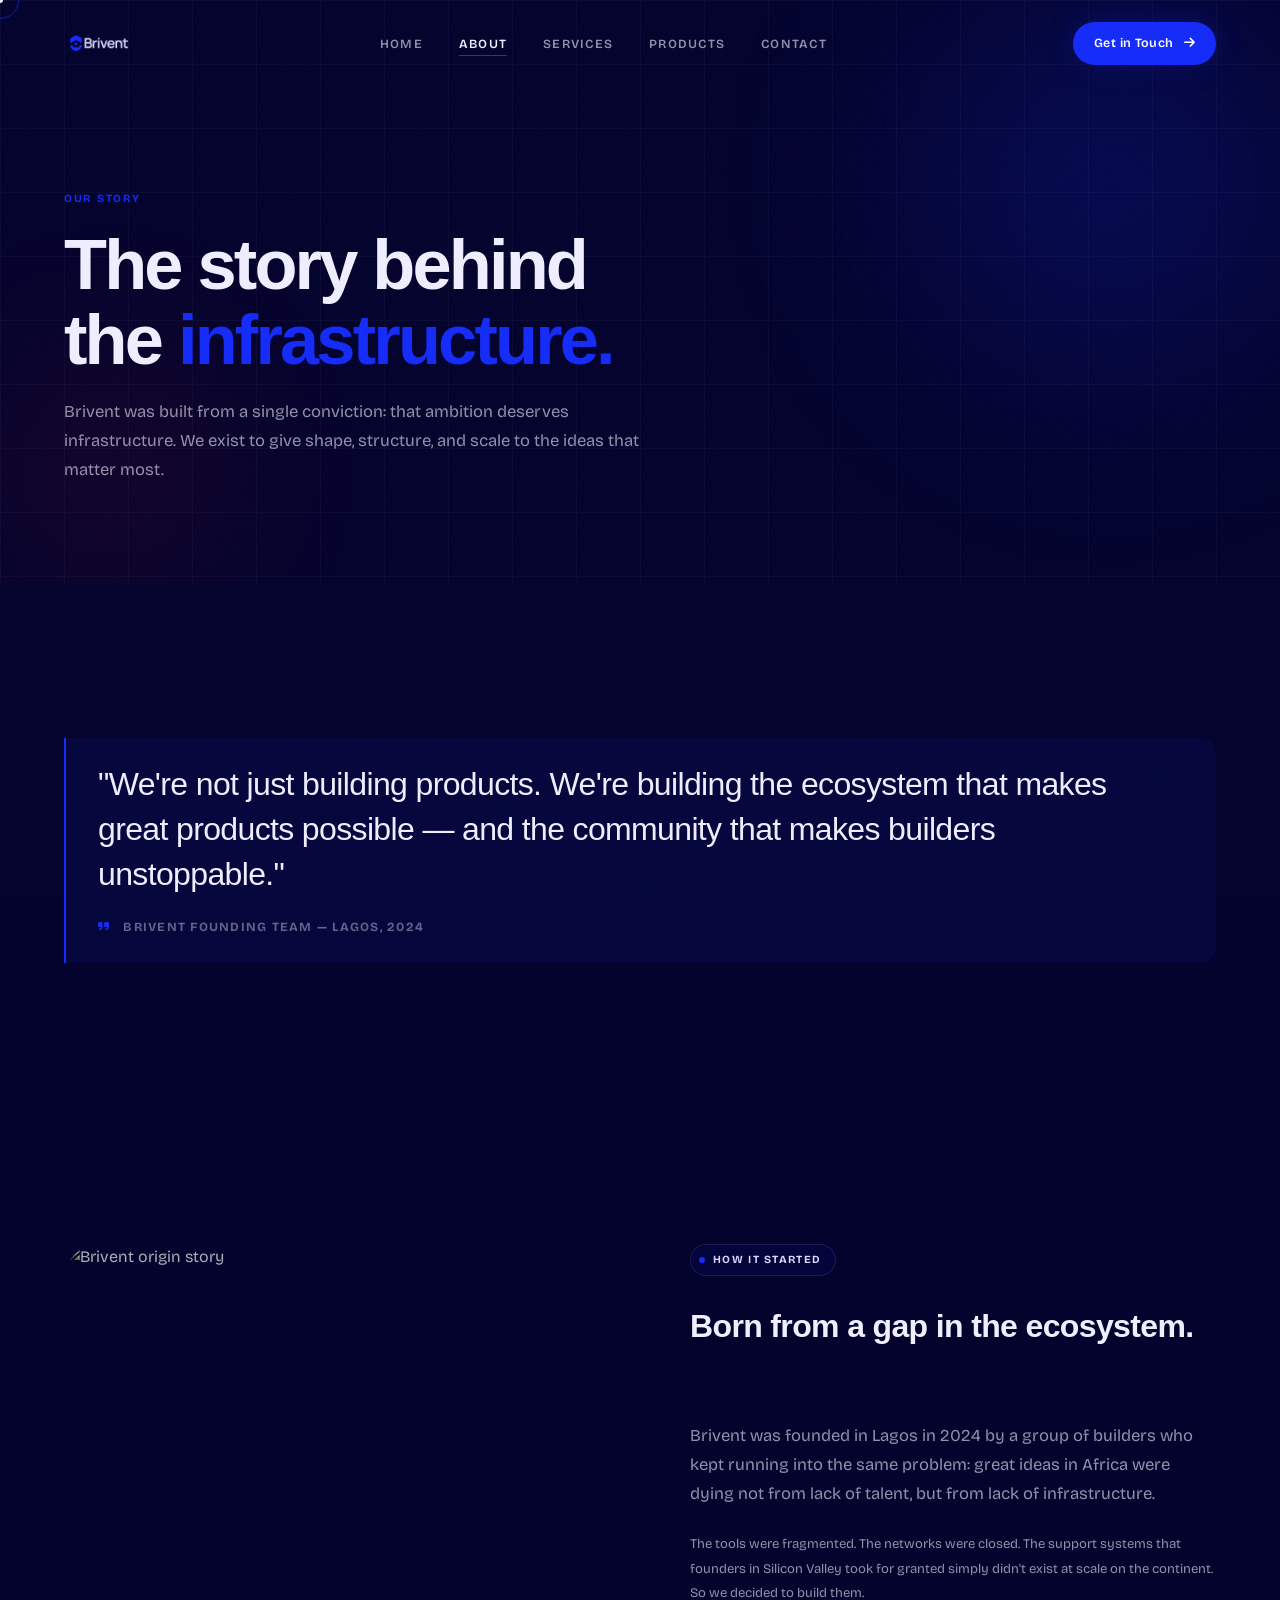
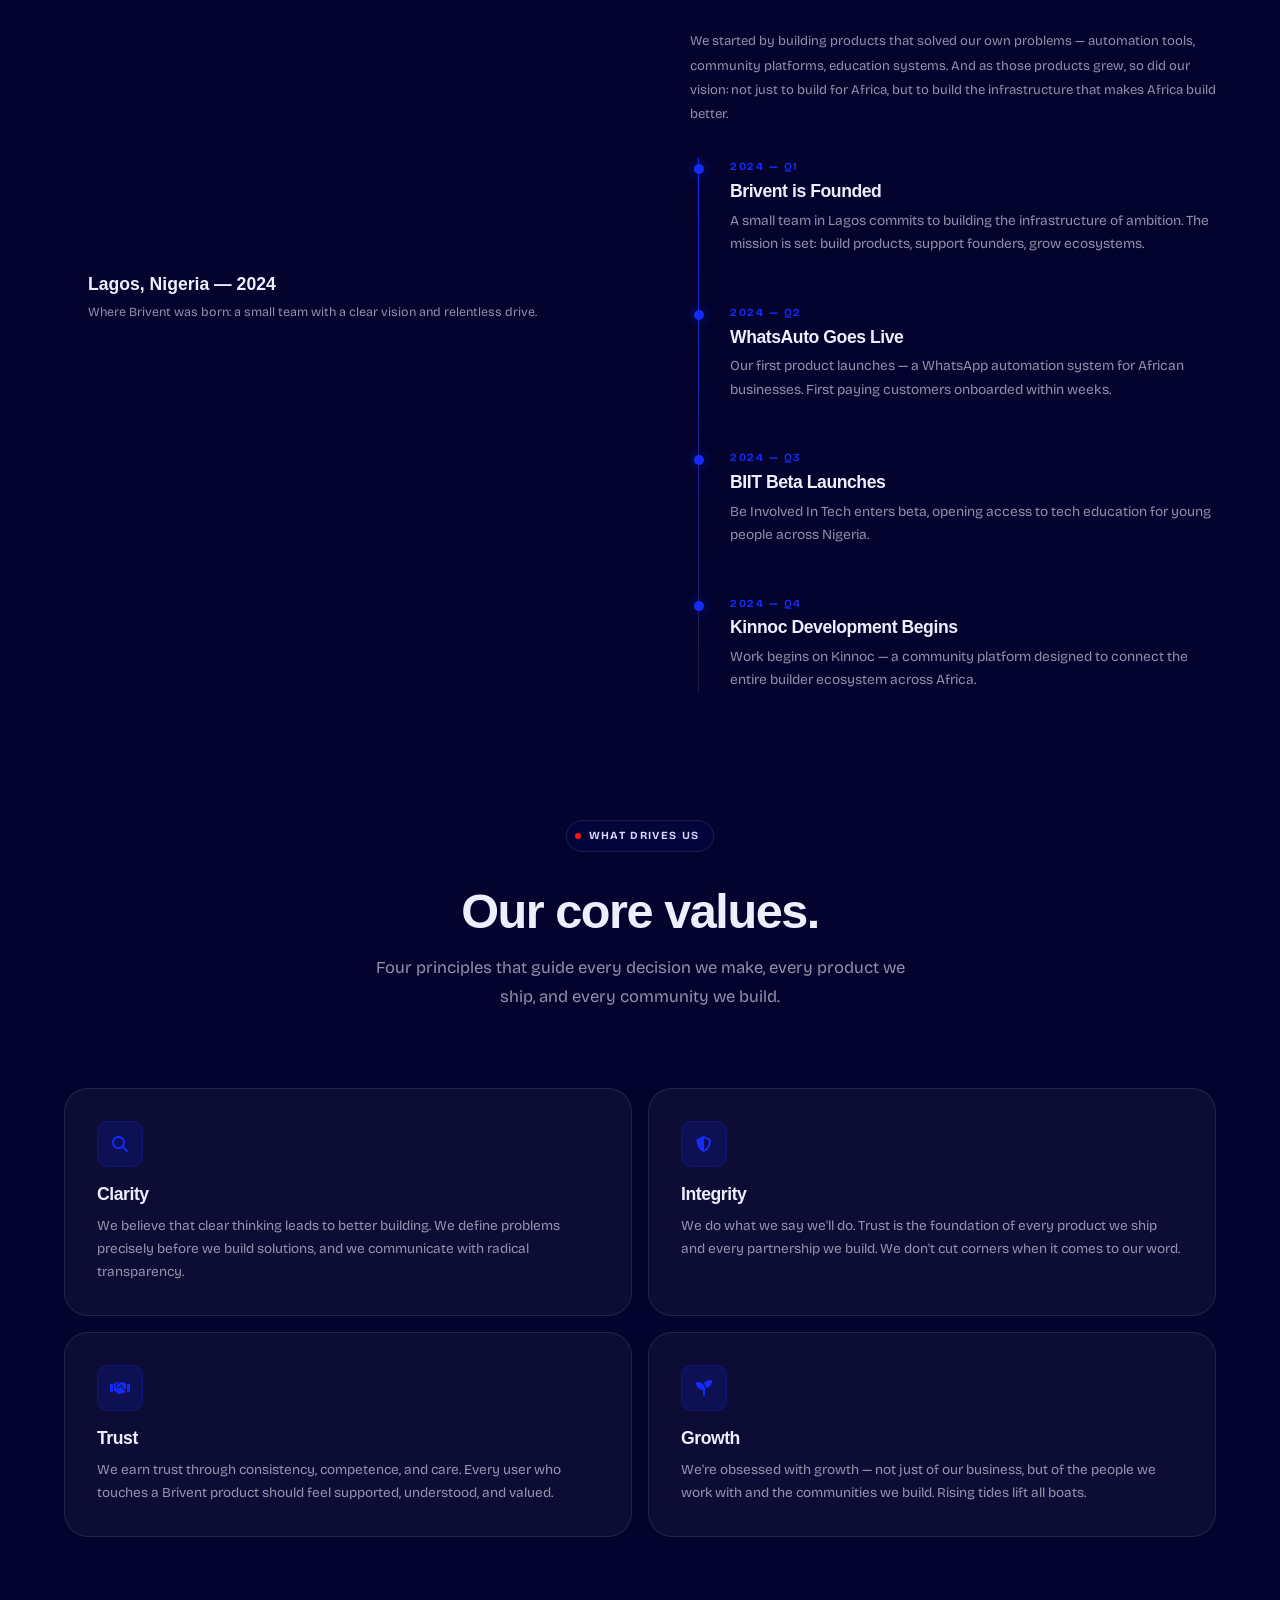
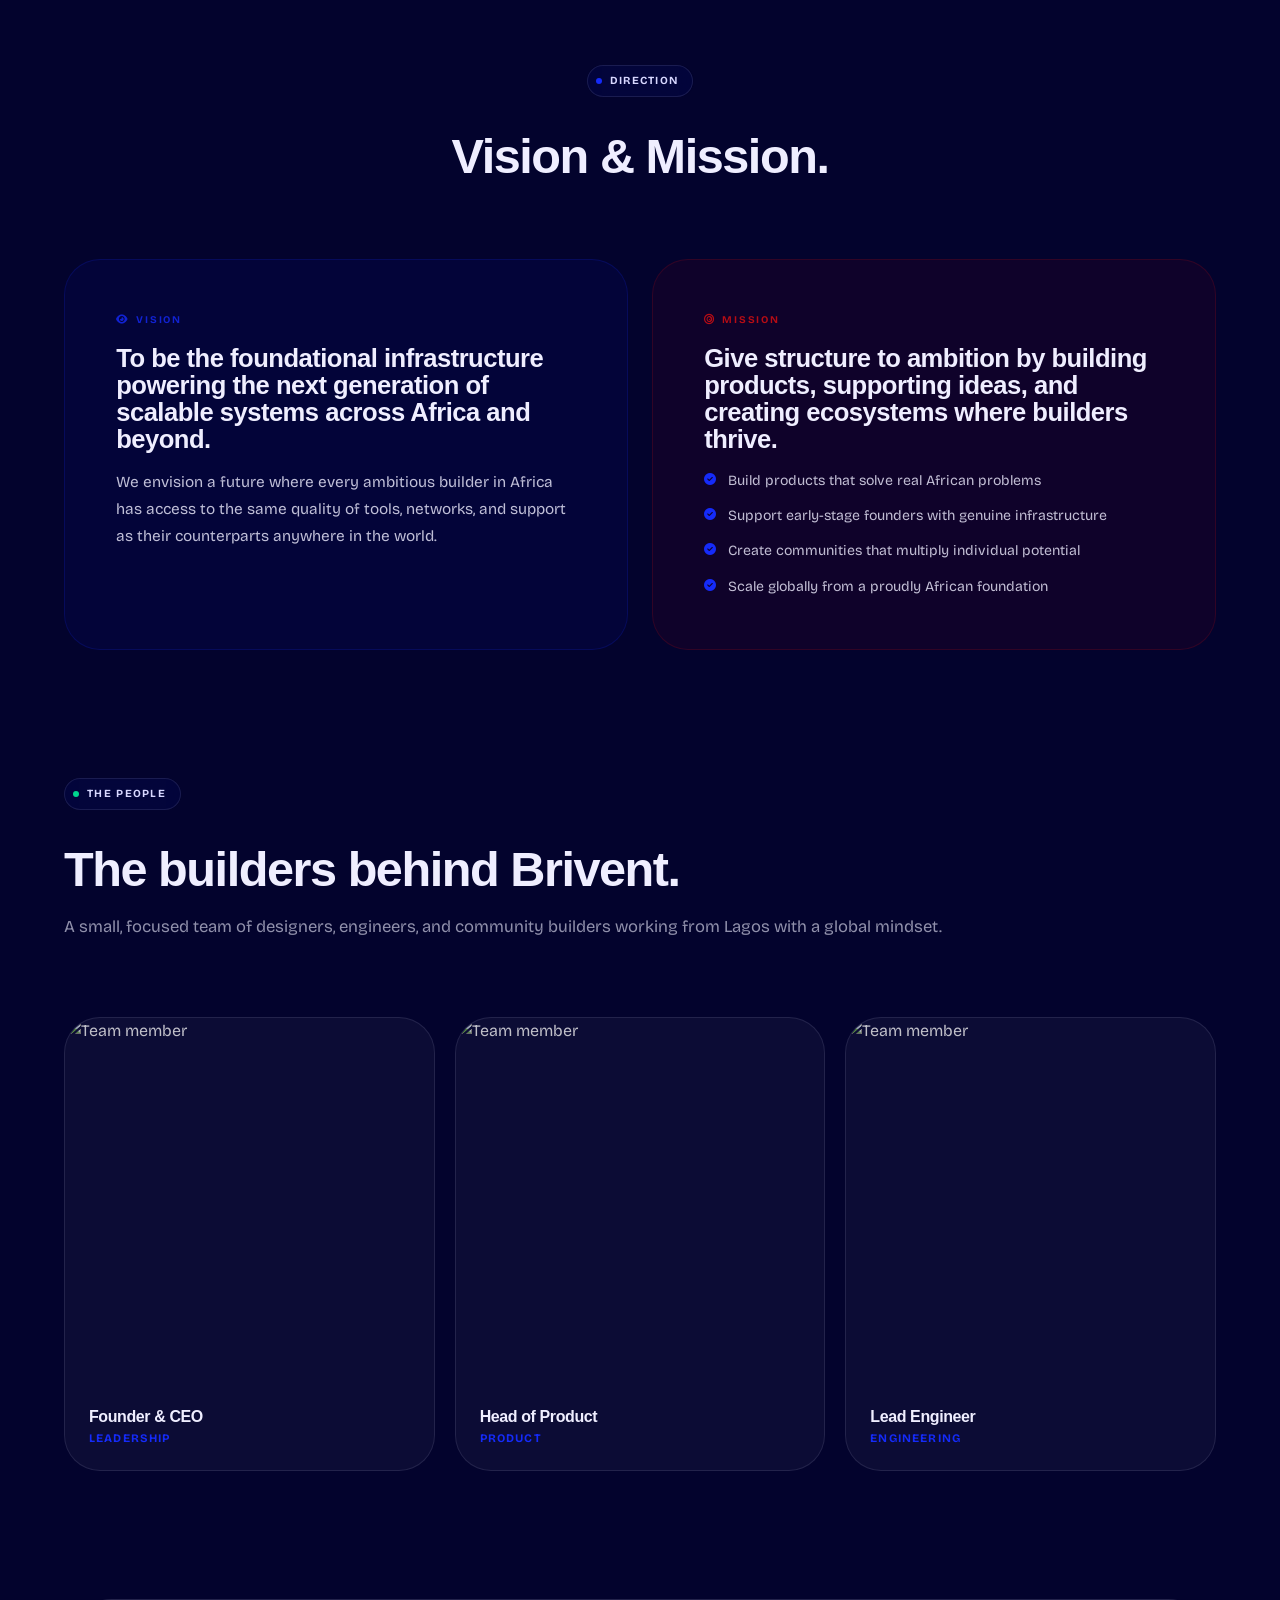
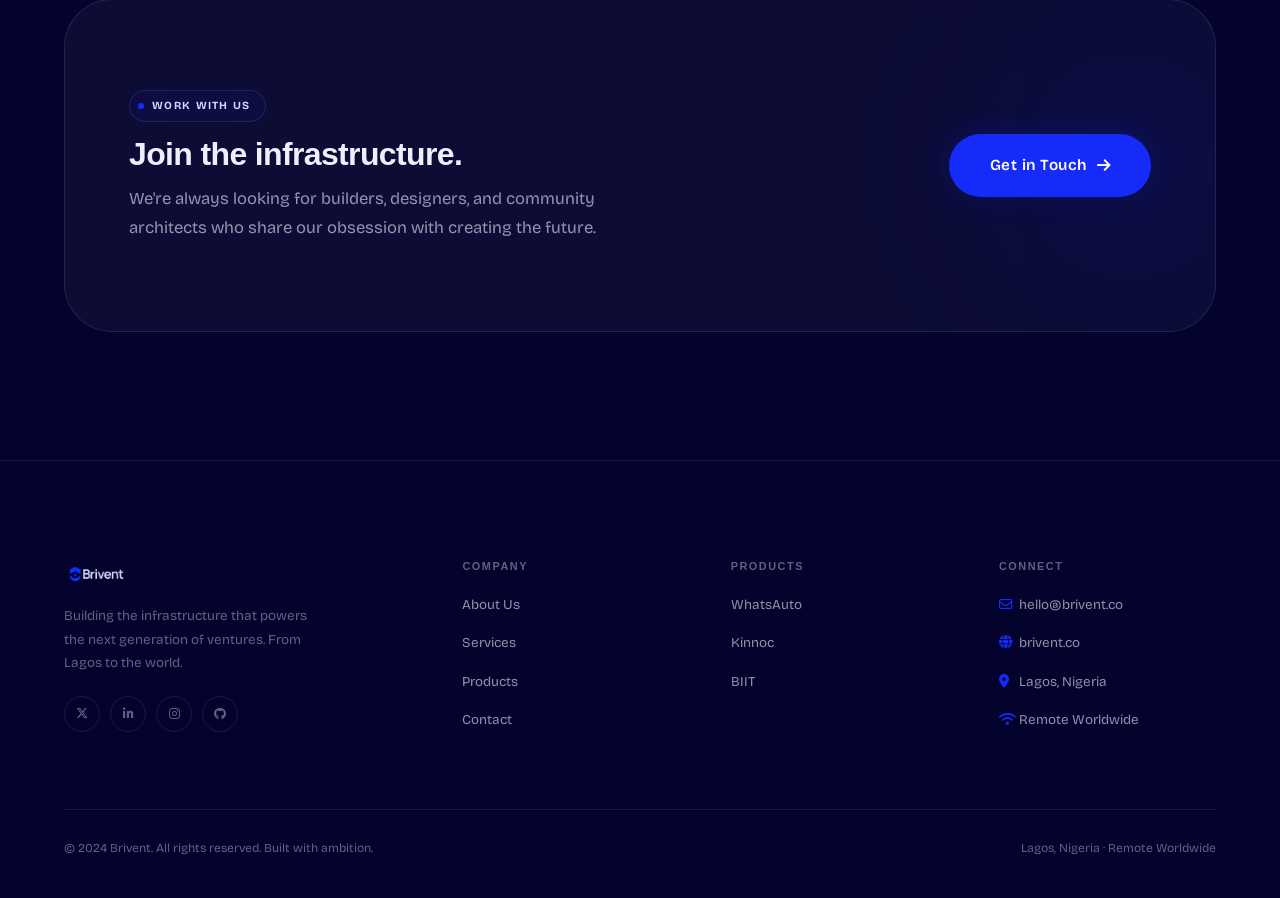
==== about.html @ dfccae7b "first commit" ====
<!DOCTYPE html>
<html lang="en">
<head>
  <meta charset="UTF-8">
  <meta name="viewport" content="width=device-width, initial-scale=1.0">
  <title>About — Brivent</title>
  <meta name="description" content="The story behind Brivent — who we are, what drives us, and the vision powering the next generation of African ventures.">
  <link rel="icon" href="favicon.jpg" type="image/jpeg">
  <link rel="preconnect" href="https://fonts.googleapis.com">
  <link rel="preconnect" href="https://fonts.gstatic.com" crossorigin>
  <link href="https://fonts.googleapis.com/css2?family=Clash+Display:wght@400;500;600;700&family=Bricolage+Grotesque:opsz,wght@12..96,300;400;500;600;700&display=swap" rel="stylesheet">
  <link rel="stylesheet" href="https://cdnjs.cloudflare.com/ajax/libs/font-awesome/6.5.1/css/all.min.css">
  <link rel="stylesheet" href="assets/css/style.css">
  <style>
    /* PAGE HERO */
    .p-hero {
      padding: calc(90px + clamp(60px,8vw,100px)) 0 clamp(60px,8vw,100px);
      position: relative; overflow: hidden;
    }
    .p-hero__label {
      font-size:.68rem; font-weight:700; letter-spacing:.16em;
      text-transform:uppercase; color:var(--persian);
      margin-bottom:20px; display:block;
    }
    .p-hero h1 { max-width:820px; }
    .p-hero .lead { max-width:580px; margin-top:20px; }
    /* Quote block */
    .quote-block {
      border-left: 2px solid var(--persian);
      padding: 24px 32px;
      background: var(--glass-b);
      border-radius: 0 var(--r-md) var(--r-md) 0;
      margin: clamp(40px,6vw,80px) 0;
    }
    .quote-block blockquote {
      font-family: var(--font-display);
      font-size: clamp(1.3rem, 2.5vw, 2rem);
      font-weight: 500;
      letter-spacing: -.02em;
      line-height: 1.4;
      color: var(--white-c);
      margin-bottom: 16px;
    }
    .quote-block cite {
      font-size: .78rem; letter-spacing:.1em;
      text-transform:uppercase; color:var(--white-40);
      font-weight:700; font-style:normal;
    }
    /* Story section */
    .story-grid {
      display: grid;
      grid-template-columns: 1fr 1fr;
      gap: clamp(40px, 8vw, 100px);
      align-items: start;
    }
    .story-img {
      position: relative; border-radius: var(--r-xl); overflow: hidden;
      aspect-ratio: 3/4;
    }
    .story-img img { width:100%;height:100%;object-fit:cover;filter:brightness(.72) saturate(.75); }
    .story-img::before {
      content:''; position:absolute;inset:0;
      background:linear-gradient(to bottom,transparent 40%,rgba(3,3,45,.9));
      z-index:1;
    }
    .story-img__caption {
      position:absolute; bottom:24px; left:24px; right:24px;
      z-index:2;
      font-size:.78rem; color:var(--white-60); line-height:1.6;
    }
    .story-img__caption strong { display:block; font-family:var(--font-display); font-size:1.1rem; color:var(--white-c); margin-bottom:4px; }
    /* Values grid */
    .val-grid {
      display: grid;
      grid-template-columns: repeat(2, 1fr);
      gap: 16px;
    }
    .val-card {
      padding: 32px;
      border-radius: var(--r-lg);
      background: var(--glass-w);
      border: 1px solid var(--glass-border);
      position: relative; overflow: hidden;
      transition: border-color var(--t-med), transform var(--t-med) var(--ease), box-shadow var(--t-med);
    }
    .val-card:hover { border-color:rgba(215,215,255,.22); transform:translateY(-4px); box-shadow:0 20px 50px rgba(0,0,0,.3); }
    .val-card::before {
      content:''; position:absolute; inset:0;
      background:linear-gradient(145deg,rgba(21,43,249,.04),transparent 55%);
      opacity:0; transition:opacity var(--t-med);
    }
    .val-card:hover::before { opacity:1; }
    .val-card__icon {
      width:46px; height:46px; border-radius:var(--r-sm);
      background:var(--persian-dim); border:1px solid rgba(21,43,249,.2);
      display:flex; align-items:center; justify-content:center;
      color:var(--persian); font-size:1rem; margin-bottom:18px;
    }
    .val-card h4 { font-size:1.1rem; margin-bottom:10px; }
    .val-card p  { font-size:.85rem; color:var(--white-60); line-height:1.7; }
    /* Vision / Mission */
    .vm-split {
      display: grid;
      grid-template-columns: 1fr 1fr;
      gap: 24px;
    }
    .vm-box {
      padding: clamp(32px,4vw,52px);
      border-radius: var(--r-xl);
      border: 1px solid var(--glass-border);
      background: var(--glass-w);
      position: relative; overflow: hidden;
    }
    .vm-box.vision { background: rgba(21,43,249,.06); border-color: rgba(21,43,249,.18); }
    .vm-box.mission { background: rgba(255,17,11,.05); border-color: rgba(255,17,11,.14); }
    .vm-box__label {
      font-size:.64rem; font-weight:700; letter-spacing:.18em; text-transform:uppercase;
      color:var(--white-40); margin-bottom:16px; display:block;
    }
    .vm-box.vision .vm-box__label { color:rgba(21,43,249,.8); }
    .vm-box.mission .vm-box__label { color:rgba(255,17,11,.7); }
    .vm-box p { font-size:clamp(.9rem,1.2vw,1.05rem); color:var(--white-80); line-height:1.75; }
    /* Team grid */
    .team-grid { display:grid; grid-template-columns:repeat(3,1fr); gap:20px; }
    .team-card {
      border-radius:var(--r-xl); overflow:hidden;
      border:1px solid var(--glass-border);
      background:var(--glass-w);
      transition: border-color var(--t-med), transform var(--t-med) var(--ease);
    }
    .team-card:hover { border-color:rgba(215,215,255,.22); transform:translateY(-4px); }
    .team-card__img {
      aspect-ratio:1/1; overflow:hidden;
    }
    .team-card__img img { width:100%;height:100%;object-fit:cover;filter:brightness(.8) saturate(.7); transition:transform var(--t-slow) var(--ease); }
    .team-card:hover .team-card__img img { transform:scale(1.05); }
    .team-card__body { padding:22px 24px; }
    .team-card h4 { font-size:1rem; margin-bottom:3px; }
    .team-card__role { font-size:.72rem; letter-spacing:.1em; text-transform:uppercase; color:var(--persian); font-weight:700; }
    /* Responsive */
    @media (max-width:1024px){
      .story-grid { grid-template-columns:1fr; }
      .vm-split { grid-template-columns:1fr; }
      .val-grid { grid-template-columns:1fr; }
      .team-grid { grid-template-columns:repeat(2,1fr); }
    }
    @media (max-width:600px){
      .team-grid { grid-template-columns:1fr; }
    }
  </style>
</head>
<body>

<div class="cur-dot" id="curDot"></div>
<div class="cur-ring" id="curRing"></div>
<div class="loader" id="loader">
  <div class="loader__logo"><img src="brivent.png" alt="Brivent"></div>
  <div class="loader__bar"></div>
</div>

<nav class="nav" id="nav">
  <div class="container">
    <div class="nav__inner">
      <a href="index.html" class="nav__logo"><img src="brivent.png" alt="Brivent"></a>
      <ul class="nav__links">
        <li><a href="index.html"    class="nav__link">Home</a></li>
        <li><a href="about.html"    class="nav__link">About</a></li>
        <li><a href="services.html" class="nav__link">Services</a></li>
        <li><a href="products.html" class="nav__link">Products</a></li>
        <li><a href="contact.html"  class="nav__link">Contact</a></li>
      </ul>
      <div class="nav__actions">
        <a href="contact.html" class="btn btn-primary btn-sm" data-mag>Get in Touch <i class="fa-solid fa-arrow-right"></i></a>
        <button class="nav__burger" id="burger" aria-label="Open menu"><span></span><span></span><span></span></button>
      </div>
    </div>
  </div>
</nav>

<div class="m-menu" id="mMenu">
  <ul class="m-menu__links">
    <li><a href="index.html"    class="m-menu__link">Home</a></li>
    <li><a href="about.html"    class="m-menu__link">About</a></li>
    <li><a href="services.html" class="m-menu__link">Services</a></li>
    <li><a href="products.html" class="m-menu__link">Products</a></li>
    <li><a href="contact.html"  class="m-menu__link">Contact</a></li>
  </ul>
  <p class="m-menu__foot">&copy; 2024 Brivent &mdash; Lagos, Nigeria</p>
</div>

<!-- ══ PAGE HERO ══ -->
<section class="p-hero">
  <div class="orb orb-blue"  style="width:600px;height:600px;top:-20%;right:-10%;opacity:.5" aria-hidden="true"></div>
  <div class="orb orb-red"   style="width:350px;height:350px;bottom:-10%;left:-5%;opacity:.35" aria-hidden="true"></div>
  <div class="grid-ovr" aria-hidden="true"></div>
  <div class="container" style="position:relative;z-index:1">
    <span class="p-hero__label" data-reveal="up">Our Story</span>
    <h1 class="d-lg" data-reveal="up" data-d="1">The story behind<br>the <span style="color:var(--persian)">infrastructure.</span></h1>
    <p class="lead" data-reveal="up" data-d="2">Brivent was built from a single conviction: that ambition deserves infrastructure. We exist to give shape, structure, and scale to the ideas that matter most.</p>
  </div>
</section>

<!-- ══ QUOTE ══ -->
<section class="sec-sm">
  <div class="container">
    <div class="quote-block" data-reveal="up">
      <blockquote>"We're not just building products. We're building the ecosystem that makes great products possible — and the community that makes builders unstoppable."</blockquote>
      <cite><i class="fa-solid fa-quote-right" style="color:var(--persian);margin-right:8px"></i> Brivent Founding Team &mdash; Lagos, 2024</cite>
    </div>
  </div>
</section>

<!-- ══ STORY ══ -->
<section class="sec">
  <div class="container">
    <div class="story-grid">
      <div class="story-img" data-reveal="left">
        <img src="https://images.unsplash.com/photo-1553028826-f4804a6dba3b?w=800&q=80" alt="Brivent origin story" loading="lazy">
        <div class="story-img__caption">
          <strong>Lagos, Nigeria — 2024</strong>
          Where Brivent was born: a small team with a clear vision and relentless drive.
        </div>
      </div>
      <div data-reveal="right">
        <div class="sec-hd">
          <span class="badge"><span class="bdot"></span> How It Started</span>
          <h2 class="d-sm mt-16">Born from a gap in the ecosystem.</h2>
        </div>
        <p class="lead" style="margin-bottom:24px">Brivent was founded in Lagos in 2024 by a group of builders who kept running into the same problem: great ideas in Africa were dying not from lack of talent, but from lack of infrastructure.</p>
        <p class="small" style="color:var(--white-60);line-height:1.85;margin-bottom:24px">The tools were fragmented. The networks were closed. The support systems that founders in Silicon Valley took for granted simply didn't exist at scale on the continent. So we decided to build them.</p>
        <p class="small" style="color:var(--white-60);line-height:1.85">We started by building products that solved our own problems — automation tools, community platforms, education systems. And as those products grew, so did our vision: not just to build for Africa, but to build the infrastructure that makes Africa build better.</p>
        <div class="mt-32">
          <div class="timeline">
            <div class="t-item">
              <div class="t-year">2024 — Q1</div>
              <h4>Brivent is Founded</h4>
              <p>A small team in Lagos commits to building the infrastructure of ambition. The mission is set: build products, support founders, grow ecosystems.</p>
            </div>
            <div class="t-item">
              <div class="t-year">2024 — Q2</div>
              <h4>WhatsAuto Goes Live</h4>
              <p>Our first product launches — a WhatsApp automation system for African businesses. First paying customers onboarded within weeks.</p>
            </div>
            <div class="t-item">
              <div class="t-year">2024 — Q3</div>
              <h4>BIIT Beta Launches</h4>
              <p>Be Involved In Tech enters beta, opening access to tech education for young people across Nigeria.</p>
            </div>
            <div class="t-item">
              <div class="t-year">2024 — Q4</div>
              <h4>Kinnoc Development Begins</h4>
              <p>Work begins on Kinnoc — a community platform designed to connect the entire builder ecosystem across Africa.</p>
            </div>
          </div>
        </div>
      </div>
    </div>
  </div>
</section>

<!-- ══ VALUES ══ -->
<section class="sec" style="padding-top:0">
  <div class="container">
    <div class="sec-hd ctr" data-reveal="up">
      <span class="badge"><span class="bdot red"></span> What Drives Us</span>
      <h2 class="d-md mt-16">Our core values.</h2>
      <p class="lead mt-16">Four principles that guide every decision we make, every product we ship, and every community we build.</p>
    </div>
    <div class="val-grid">
      <div class="val-card" data-reveal="up" data-d="1">
        <div class="val-card__icon"><i class="fa-solid fa-magnifying-glass"></i></div>
        <h4>Clarity</h4>
        <p>We believe that clear thinking leads to better building. We define problems precisely before we build solutions, and we communicate with radical transparency.</p>
      </div>
      <div class="val-card" data-reveal="up" data-d="2">
        <div class="val-card__icon"><i class="fa-solid fa-shield-halved"></i></div>
        <h4>Integrity</h4>
        <p>We do what we say we'll do. Trust is the foundation of every product we ship and every partnership we build. We don't cut corners when it comes to our word.</p>
      </div>
      <div class="val-card" data-reveal="up" data-d="3">
        <div class="val-card__icon"><i class="fa-solid fa-handshake"></i></div>
        <h4>Trust</h4>
        <p>We earn trust through consistency, competence, and care. Every user who touches a Brivent product should feel supported, understood, and valued.</p>
      </div>
      <div class="val-card" data-reveal="up" data-d="4">
        <div class="val-card__icon"><i class="fa-solid fa-seedling"></i></div>
        <h4>Growth</h4>
        <p>We're obsessed with growth — not just of our business, but of the people we work with and the communities we build. Rising tides lift all boats.</p>
      </div>
    </div>
  </div>
</section>

<!-- ══ VISION + MISSION ══ -->
<section class="sec" style="padding-top:0">
  <div class="container">
    <div class="sec-hd ctr" data-reveal="up">
      <span class="badge"><span class="bdot"></span> Direction</span>
      <h2 class="d-md mt-16">Vision &amp; Mission.</h2>
    </div>
    <div class="vm-split" data-reveal="up" data-d="2">
      <div class="vm-box vision">
        <span class="vm-box__label"><i class="fa-solid fa-eye" style="margin-right:6px"></i>Vision</span>
        <h3 class="d-sm mb-16" style="font-size:clamp(1.3rem,2vw,1.8rem)">To be the foundational infrastructure powering the next generation of scalable systems across Africa and beyond.</h3>
        <p>We envision a future where every ambitious builder in Africa has access to the same quality of tools, networks, and support as their counterparts anywhere in the world.</p>
      </div>
      <div class="vm-box mission">
        <span class="vm-box__label"><i class="fa-solid fa-bullseye" style="margin-right:6px"></i>Mission</span>
        <h3 class="d-sm mb-16" style="font-size:clamp(1.3rem,2vw,1.8rem)">Give structure to ambition by building products, supporting ideas, and creating ecosystems where builders thrive.</h3>
        <ul class="checklist" style="margin-top:0">
          <li><i class="fa-solid fa-circle-check"></i> Build products that solve real African problems</li>
          <li><i class="fa-solid fa-circle-check"></i> Support early-stage founders with genuine infrastructure</li>
          <li><i class="fa-solid fa-circle-check"></i> Create communities that multiply individual potential</li>
          <li><i class="fa-solid fa-circle-check"></i> Scale globally from a proudly African foundation</li>
        </ul>
      </div>
    </div>
  </div>
</section>

<!-- ══ TEAM ══ -->
<section class="sec" style="padding-top:0">
  <div class="container">
    <div class="sec-hd" data-reveal="up">
      <span class="badge"><span class="bdot green"></span> The People</span>
      <h2 class="d-md mt-16">The builders behind Brivent.</h2>
      <p class="lead mt-16">A small, focused team of designers, engineers, and community builders working from Lagos with a global mindset.</p>
    </div>
    <div class="team-grid">
      <div class="team-card" data-reveal="up" data-d="1">
        <div class="team-card__img">
          <img src="https://images.unsplash.com/photo-1507003211169-0a1dd7228f2d?w=600&q=80" alt="Team member" loading="lazy">
        </div>
        <div class="team-card__body">
          <h4>Founder &amp; CEO</h4>
          <div class="team-card__role">Leadership</div>
        </div>
      </div>
      <div class="team-card" data-reveal="up" data-d="2">
        <div class="team-card__img">
          <img src="https://images.unsplash.com/photo-1573496359142-b8d87734a5a2?w=600&q=80" alt="Team member" loading="lazy">
        </div>
        <div class="team-card__body">
          <h4>Head of Product</h4>
          <div class="team-card__role">Product</div>
        </div>
      </div>
      <div class="team-card" data-reveal="up" data-d="3">
        <div class="team-card__img">
          <img src="https://images.unsplash.com/photo-1531746020798-e6953c6e8e04?w=600&q=80" alt="Team member" loading="lazy">
        </div>
        <div class="team-card__body">
          <h4>Lead Engineer</h4>
          <div class="team-card__role">Engineering</div>
        </div>
      </div>
    </div>
  </div>
</section>

<!-- ══ CTA ══ -->
<section class="sec" style="padding-top:0">
  <div class="container">
    <div style="background:var(--glass-w);border:1px solid var(--glass-border);border-radius:var(--r-2xl);padding:clamp(48px,7vw,90px) clamp(24px,5vw,64px);display:grid;grid-template-columns:1fr auto;gap:40px;align-items:center;position:relative;overflow:hidden" data-reveal="up">
      <div class="orb orb-blue" style="width:400px;height:400px;right:-10%;top:50%;transform:translateY(-50%);opacity:.3" aria-hidden="true"></div>
      <div style="position:relative;z-index:1">
        <span class="badge" style="margin-bottom:16px"><span class="bdot"></span> Work With Us</span>
        <h2 class="d-sm" style="margin-bottom:12px">Join the infrastructure.</h2>
        <p class="lead" style="max-width:480px">We're always looking for builders, designers, and community architects who share our obsession with creating the future.</p>
      </div>
      <div style="position:relative;z-index:1;flex-shrink:0">
        <a href="contact.html" class="btn btn-primary btn-lg" data-mag>Get in Touch <i class="fa-solid fa-arrow-right"></i></a>
      </div>
    </div>
  </div>
</section>

<!-- ══ FOOTER ══ -->
<footer class="footer">
  <div class="container">
    <div class="footer__grid">
      <div class="footer__brand">
        <img src="brivent.png" alt="Brivent">
        <p>Building the infrastructure that powers the next generation of ventures. From Lagos to the world.</p>
        <div class="footer__socials">
          <a href="#" class="soc-btn" aria-label="X"><i class="fa-brands fa-x-twitter"></i></a>
          <a href="#" class="soc-btn" aria-label="LinkedIn"><i class="fa-brands fa-linkedin-in"></i></a>
          <a href="#" class="soc-btn" aria-label="Instagram"><i class="fa-brands fa-instagram"></i></a>
          <a href="#" class="soc-btn" aria-label="GitHub"><i class="fa-brands fa-github"></i></a>
        </div>
      </div>
      <div class="footer__col">
        <h6>Company</h6>
        <ul class="footer__links">
          <li><a href="about.html">About Us</a></li>
          <li><a href="services.html">Services</a></li>
          <li><a href="products.html">Products</a></li>
          <li><a href="contact.html">Contact</a></li>
        </ul>
      </div>
      <div class="footer__col">
        <h6>Products</h6>
        <ul class="footer__links">
          <li><a href="products.html">WhatsAuto</a></li>
          <li><a href="products.html">Kinnoc</a></li>
          <li><a href="products.html">BIIT</a></li>
        </ul>
      </div>
      <div class="footer__col">
        <h6>Connect</h6>
        <ul class="footer__links">
          <li><a href="mailto:hello@brivent.co"><i class="fa-regular fa-envelope" style="width:14px;color:var(--persian)"></i>&nbsp; hello@brivent.co</a></li>
          <li><a href="#"><i class="fa-solid fa-globe" style="width:14px;color:var(--persian)"></i>&nbsp; brivent.co</a></li>
          <li><a href="#"><i class="fa-solid fa-location-dot" style="width:14px;color:var(--persian)"></i>&nbsp; Lagos, Nigeria</a></li>
          <li><a href="#"><i class="fa-solid fa-wifi" style="width:14px;color:var(--persian)"></i>&nbsp; Remote Worldwide</a></li>
        </ul>
      </div>
    </div>
    <div class="footer__bar">
      <p>&copy; 2024 Brivent. All rights reserved. Built with ambition.</p>
      <p>Lagos, Nigeria &middot; Remote Worldwide</p>
    </div>
  </div>
</footer>

<script src="assets/js/main.js"></script>
</body>
</html>
---- assets/css/style.css ----
/* ═══════════════════════════════════════════════════
   BRIVENT — GLOBAL STYLESHEET
   The Infrastructure of Ambition
═══════════════════════════════════════════════════ */

/* ─── RESET ─── */
*, *::before, *::after { box-sizing: border-box; margin: 0; padding: 0; }
html { scroll-behavior: smooth; font-size: 16px; }
img { max-width: 100%; display: block; }
a { text-decoration: none; color: inherit; }
button { border: none; background: none; cursor: pointer; font-family: inherit; }
ul { list-style: none; }
input, textarea, select { font-family: inherit; }

/* ─── DESIGN TOKENS ─── */
:root {
  --deep:          #03032d;
  --deep-2:        #06053d;
  --deep-3:        #0a0850;
  --persian:       #152bf9;
  --persian-dim:   rgba(21,43,249,.15);
  --persian-glow:  rgba(21,43,249,.35);
  --flamingo:      #ff110b;
  --flamingo-dim:  rgba(255,17,11,.12);
  --chalk:         #d7d7ff;
  --white-c:       #efeeff;
  --white-80:      rgba(239,238,255,.80);
  --white-60:      rgba(239,238,255,.60);
  --white-40:      rgba(239,238,255,.40);
  --white-20:      rgba(239,238,255,.20);
  --white-10:      rgba(239,238,255,.10);
  --white-06:      rgba(239,238,255,.06);
  --white-03:      rgba(239,238,255,.03);
  --glass-b:       rgba(21,43,249,.07);
  --glass-w:       rgba(239,238,255,.04);
  --glass-border:  rgba(215,215,255,.11);
  --glass-border-2:rgba(215,215,255,.20);

  --font-display: 'Clash Display', sans-serif;
  --font-body:    'Bricolage Grotesque', sans-serif;

  --sec: clamp(80px, 10vw, 140px);
  --wrap: 1380px;
  --pad: clamp(20px, 5vw, 64px);

  --r-xs: 6px;
  --r-sm: 10px;
  --r-md: 16px;
  --r-lg: 24px;
  --r-xl: 36px;
  --r-2xl: 48px;
  --r-pill: 999px;

  --ease: cubic-bezier(.22,1,.36,1);
  --ease-io: cubic-bezier(.65,0,.35,1);
  --t-fast: .18s;
  --t-med:  .38s;
  --t-slow: .65s;
  --t-xl:   1.0s;
}

/* ─── BASE ─── */
body {
  background: var(--deep);
  color: var(--white-c);
  font-family: var(--font-body);
  line-height: 1.65;
  overflow-x: hidden;
  -webkit-font-smoothing: antialiased;
  -moz-osx-font-smoothing: grayscale;
}

/* Noise texture overlay */
body::after {
  content: '';
  position: fixed;
  inset: 0;
  background-image: url("data:image/svg+xml,%3Csvg viewBox='0 0 512 512' xmlns='http://www.w3.org/2000/svg'%3E%3Cfilter id='n'%3E%3CfeTurbulence type='fractalNoise' baseFrequency='0.75' numOctaves='4' stitchTiles='stitch'/%3E%3C/filter%3E%3Crect width='100%25' height='100%25' filter='url(%23n)'/%3E%3C/svg%3E");
  opacity: .022;
  pointer-events: none;
  z-index: 9998;
}

/* ─── SCROLLBAR ─── */
::-webkit-scrollbar { width: 3px; }
::-webkit-scrollbar-track { background: var(--deep); }
::-webkit-scrollbar-thumb { background: var(--persian); border-radius: 2px; }

/* ─── SELECTION ─── */
::selection { background: var(--persian); color: #fff; }

/* ─── CONTAINER ─── */
.container { max-width: var(--wrap); margin: 0 auto; padding: 0 var(--pad); }

/* ─── TYPOGRAPHY ─── */
h1, h2, h3, h4, h5, h6 {
  font-family: var(--font-display);
  font-weight: 600;
  line-height: 1.06;
  letter-spacing: -.025em;
}
.d-xl  { font-size: clamp(3.4rem, 7.5vw, 9rem);  letter-spacing: -.045em; line-height: 1.0; }
.d-lg  { font-size: clamp(2.8rem, 5.5vw, 6.5rem); letter-spacing: -.04em; }
.d-md  { font-size: clamp(2rem, 3.8vw, 4.2rem);   letter-spacing: -.03em; }
.d-sm  { font-size: clamp(1.5rem, 2.5vw, 2.5rem); letter-spacing: -.02em; }
.d-xs  { font-size: clamp(1.2rem, 1.8vw, 1.8rem); letter-spacing: -.015em; }

.lead  { font-size: clamp(.95rem, 1.3vw, 1.15rem); color: var(--white-60); line-height: 1.75; font-weight: 400; }
.small { font-size: .82rem; }
.caption { font-size: .7rem; letter-spacing: .13em; text-transform: uppercase; font-weight: 700; }

.text-blue   { color: var(--persian); }
.text-red    { color: var(--flamingo); }
.text-chalk  { color: var(--chalk); }
.text-muted  { color: var(--white-40); }
.text-center { text-align: center; }
.font-display { font-family: var(--font-display); }

/* Gradient text */
.grad-text {
  background: linear-gradient(135deg, var(--white-c) 0%, var(--chalk) 50%, rgba(21,43,249,.9) 100%);
  -webkit-background-clip: text;
  -webkit-text-fill-color: transparent;
  background-clip: text;
}

/* ─── BADGE ─── */
.badge {
  display: inline-flex;
  align-items: center;
  gap: 8px;
  padding: 6px 14px 6px 8px;
  border-radius: var(--r-pill);
  border: 1px solid var(--glass-border);
  background: var(--glass-b);
  backdrop-filter: blur(16px);
  font-size: .68rem;
  font-weight: 700;
  letter-spacing: .12em;
  text-transform: uppercase;
  color: var(--chalk);
}
.bdot {
  width: 6px; height: 6px;
  border-radius: 50%;
  background: var(--persian);
  animation: blink 2.2s ease infinite;
  flex-shrink: 0;
}
.bdot.red   { background: var(--flamingo); }
.bdot.green { background: #00d68f; }
.bdot.amber { background: #ffb800; }
@keyframes blink {
  0%,100% { opacity:1; transform:scale(1); }
  50%     { opacity:.4; transform:scale(.6); }
}

/* ─── BUTTONS ─── */
.btn {
  display: inline-flex;
  align-items: center;
  gap: 10px;
  padding: 14px 28px;
  border-radius: var(--r-pill);
  font-size: .86rem;
  font-weight: 600;
  letter-spacing: .03em;
  transition: transform var(--t-med) var(--ease), box-shadow var(--t-med) var(--ease), background var(--t-med), border-color var(--t-med);
  cursor: pointer;
  position: relative;
  overflow: hidden;
  white-space: nowrap;
  font-family: var(--font-body);
}
.btn::after {
  content: '';
  position: absolute;
  inset: 0;
  background: linear-gradient(135deg, rgba(255,255,255,.12) 0%, transparent 60%);
  opacity: 0;
  transition: opacity var(--t-med);
}
.btn:hover::after { opacity: 1; }
.btn:hover { transform: translateY(-2px); }
.btn:active { transform: translateY(0) scale(.98); }

.btn-primary {
  background: var(--persian);
  color: #fff;
  border: 1px solid transparent;
  box-shadow: 0 0 28px rgba(21,43,249,.28), 0 4px 20px rgba(0,0,0,.3);
}
.btn-primary:hover { box-shadow: 0 0 50px rgba(21,43,249,.5), 0 8px 32px rgba(21,43,249,.25); }

.btn-glass {
  background: var(--glass-w);
  color: var(--white-c);
  border: 1px solid var(--glass-border);
  backdrop-filter: blur(16px);
}
.btn-glass:hover { border-color: var(--glass-border-2); background: var(--white-06); }

.btn-outline {
  background: transparent;
  color: var(--white-c);
  border: 1px solid var(--glass-border-2);
}
.btn-outline:hover { background: var(--white-06); border-color: rgba(215,215,255,.35); }

.btn-red {
  background: var(--flamingo);
  color: #fff;
  border: 1px solid transparent;
  box-shadow: 0 0 28px rgba(255,17,11,.25);
}
.btn-red:hover { box-shadow: 0 0 50px rgba(255,17,11,.45); }

.btn-sm  { padding: 10px 20px; font-size: .78rem; }
.btn-lg  { padding: 18px 40px; font-size: .96rem; }
.btn-xl  { padding: 20px 48px; font-size: 1.05rem; }
.btn-ico { width: 46px; height: 46px; padding: 0; justify-content: center; border-radius: 50%; }

/* ─── NAV ─── */
.nav {
  position: fixed;
  top: 0; left: 0; right: 0;
  z-index: 1000;
  padding: 22px 0;
  transition: padding var(--t-med) var(--ease), background var(--t-med), border-color var(--t-med);
}
.nav.scrolled {
  padding: 12px 0;
  background: rgba(3,3,45,.88);
  backdrop-filter: blur(24px);
  border-bottom: 1px solid var(--glass-border);
}
.nav__inner {
  display: flex;
  align-items: center;
  justify-content: space-between;
  gap: 24px;
}
.nav__logo img { height: 28px; width: auto; display: block; }
.nav__links { display: flex; align-items: center; gap: 36px; }
.nav__link {
  font-size: .78rem;
  font-weight: 600;
  letter-spacing: .1em;
  text-transform: uppercase;
  color: var(--white-60);
  transition: color var(--t-fast);
  position: relative;
}
.nav__link::after {
  content: '';
  position: absolute;
  bottom: -5px; left: 0; right: 0;
  height: 1px;
  background: var(--persian);
  transform: scaleX(0);
  transform-origin: left;
  transition: transform var(--t-med) var(--ease);
}
.nav__link:hover,
.nav__link.active { color: var(--white-c); }
.nav__link:hover::after,
.nav__link.active::after { transform: scaleX(1); }
.nav__actions { display: flex; align-items: center; gap: 14px; flex-shrink: 0; }
.nav__burger {
  display: none;
  flex-direction: column;
  gap: 5px;
  width: 30px;
  cursor: pointer;
  padding: 3px;
  background: none;
  border: none;
}
.nav__burger span {
  display: block;
  height: 1.5px;
  background: var(--white-c);
  border-radius: 2px;
  transition: all var(--t-med) var(--ease);
}
.nav__burger.open span:nth-child(1) { transform: translateY(6.5px) rotate(45deg); }
.nav__burger.open span:nth-child(2) { opacity: 0; transform: scaleX(0); }
.nav__burger.open span:nth-child(3) { transform: translateY(-6.5px) rotate(-45deg); }

/* ─── MOBILE MENU ─── */
.m-menu {
  position: fixed;
  inset: 0;
  background: var(--deep);
  z-index: 999;
  display: flex;
  flex-direction: column;
  padding: 100px var(--pad) 60px;
  opacity: 0;
  pointer-events: none;
  transition: opacity var(--t-med) var(--ease);
  overflow: auto;
}
.m-menu.open { opacity: 1; pointer-events: all; }
.m-menu__links { display: flex; flex-direction: column; gap: 4px; flex: 1; }
.m-menu__link {
  font-family: var(--font-display);
  font-size: clamp(2.2rem, 8vw, 4.5rem);
  font-weight: 600;
  color: var(--white-c);
  letter-spacing: -.03em;
  opacity: 0;
  transform: translateX(-50px);
  transition: opacity var(--t-slow) var(--ease), transform var(--t-slow) var(--ease), color var(--t-fast);
  display: inline-block;
}
.m-menu.open .m-menu__link { opacity: 1; transform: translateX(0); }
.m-menu.open .m-menu__link:nth-child(1) { transition-delay: .05s; }
.m-menu.open .m-menu__link:nth-child(2) { transition-delay: .10s; }
.m-menu.open .m-menu__link:nth-child(3) { transition-delay: .15s; }
.m-menu.open .m-menu__link:nth-child(4) { transition-delay: .20s; }
.m-menu.open .m-menu__link:nth-child(5) { transition-delay: .25s; }
.m-menu__link:hover { color: var(--persian); }
.m-menu__foot { font-size: .78rem; color: var(--white-40); margin-top: 40px; }

/* ─── CURSOR ─── */
.cur-dot {
  position: fixed; top: 0; left: 0;
  width: 6px; height: 6px; border-radius: 50%;
  background: var(--white-c);
  pointer-events: none;
  z-index: 10001;
  transform: translate(-50%,-50%);
  transition: width .12s, height .12s, background .18s;
  will-change: left, top;
}
.cur-ring {
  position: fixed; top: 0; left: 0;
  width: 38px; height: 38px;
  border: 1.5px solid rgba(21,43,249,.65);
  border-radius: 50%;
  pointer-events: none;
  z-index: 10000;
  transform: translate(-50%,-50%);
  transition: width .3s var(--ease), height .3s var(--ease), border-color .2s;
  will-change: left, top;
}
.cur-ring.hov { width: 60px; height: 60px; border-color: var(--flamingo); }
.cur-dot.hov  { width: 10px; height: 10px; background: var(--persian); }
@media (pointer:coarse) { .cur-dot, .cur-ring { display: none; } }

/* ─── PAGE LOADER ─── */
.loader {
  position: fixed; inset: 0;
  background: var(--deep);
  z-index: 99999;
  display: flex; align-items: center; justify-content: center;
  flex-direction: column;
  gap: 20px;
  transition: opacity .7s var(--ease), visibility .7s;
}
.loader.gone { opacity: 0; visibility: hidden; }
.loader__logo img { height: 32px; opacity: .6; }
.loader__bar {
  width: 180px; height: 1px;
  background: var(--glass-border);
  position: relative; overflow: hidden;
  border-radius: 2px;
}
.loader__bar::after {
  content: '';
  position: absolute; top: 0; left: 0;
  height: 100%;
  background: linear-gradient(90deg, var(--persian), var(--flamingo));
  animation: load-fill .9s var(--ease) forwards;
}
@keyframes load-fill { from { width:0; } to { width:100%; } }

/* ─── SECTION ─── */
.sec { padding: var(--sec) 0; position: relative; }
.sec-sm { padding: calc(var(--sec) * .6) 0; }
.sec-xs { padding: calc(var(--sec) * .35) 0; }

/* ─── SECTION HEADER ─── */
.sec-hd { margin-bottom: clamp(40px, 6vw, 80px); }
.sec-hd .badge { margin-bottom: 18px; }
.sec-hd .lead { margin-top: 16px; }
.sec-hd.ctr { text-align: center; }
.sec-hd.ctr .lead { margin-inline: auto; max-width: 560px; }

/* ─── GRID UTILITIES ─── */
.grid-2 { display: grid; grid-template-columns: repeat(2, 1fr); gap: 24px; }
.grid-3 { display: grid; grid-template-columns: repeat(3, 1fr); gap: 24px; }
.grid-4 { display: grid; grid-template-columns: repeat(4, 1fr); gap: 24px; }
.grid-2-1 { display: grid; grid-template-columns: 2fr 1fr; gap: 40px; align-items: start; }
.grid-1-2 { display: grid; grid-template-columns: 1fr 2fr; gap: 40px; align-items: start; }
.grid-half { display: grid; grid-template-columns: 1fr 1fr; gap: clamp(32px, 6vw, 80px); align-items: center; }

/* ─── GLOW ORBS ─── */
.orb {
  position: absolute;
  border-radius: 50%;
  pointer-events: none;
  filter: blur(80px);
  animation: orb-drift 12s ease-in-out infinite;
}
.orb-blue { background: radial-gradient(circle, rgba(21,43,249,.45) 0%, transparent 70%); }
.orb-red  { background: radial-gradient(circle, rgba(255,17,11,.35) 0%, transparent 70%); animation-duration: 15s; animation-direction: reverse; }
.orb-chalk{ background: radial-gradient(circle, rgba(215,215,255,.15) 0%, transparent 70%); animation-duration: 18s; }
@keyframes orb-drift {
  0%,100% { transform: translate(0,0) scale(1); }
  33%     { transform: translate(4%,-5%) scale(1.06); }
  66%     { transform: translate(-3%,4%) scale(.94); }
}

/* ─── GRID OVERLAY ─── */
.grid-ovr {
  position: absolute; inset: 0;
  pointer-events: none;
  opacity: .035;
  background-image:
    linear-gradient(rgba(215,215,255,1) 1px, transparent 1px),
    linear-gradient(90deg, rgba(215,215,255,1) 1px, transparent 1px);
  background-size: 64px 64px;
}

/* ─── MARQUEE ─── */
.marquee { overflow: hidden; border-top: 1px solid var(--glass-border); border-bottom: 1px solid var(--glass-border); background: var(--glass-b); padding: 18px 0; }
.marquee__track {
  display: flex; width: max-content;
  animation: mscroll 32s linear infinite;
}
.marquee:hover .marquee__track { animation-play-state: paused; }
.marquee__item {
  display: flex; align-items: center; gap: 28px;
  padding: 0 28px;
  font-size: .72rem; font-weight: 700;
  letter-spacing: .13em; text-transform: uppercase;
  color: var(--white-40); white-space: nowrap;
}
.marquee__item i { color: var(--persian); font-size: .55rem; }
@keyframes mscroll { to { transform: translateX(-50%); } }

/* ─── CARDS ─── */
.card {
  background: var(--glass-w);
  border: 1px solid var(--glass-border);
  border-radius: var(--r-lg);
  padding: 32px;
  position: relative;
  overflow: hidden;
  transition: border-color var(--t-med), transform var(--t-med) var(--ease), box-shadow var(--t-med);
  backdrop-filter: blur(8px);
}
.card::before {
  content: '';
  position: absolute; inset: 0;
  background: linear-gradient(145deg, rgba(21,43,249,.04) 0%, transparent 55%);
  opacity: 0;
  transition: opacity var(--t-med);
}
.card:hover { border-color: rgba(215,215,255,.20); transform: translateY(-5px); box-shadow: 0 24px 60px rgba(0,0,0,.35), 0 0 40px rgba(21,43,249,.07); }
.card:hover::before { opacity: 1; }

.card-ico {
  width: 48px; height: 48px;
  border-radius: var(--r-sm);
  background: var(--persian-dim);
  border: 1px solid rgba(21,43,249,.2);
  display: flex; align-items: center; justify-content: center;
  color: var(--persian);
  font-size: 1.05rem;
  margin-bottom: 20px;
  flex-shrink: 0;
}
.card-ico.red   { background: var(--flamingo-dim); border-color: rgba(255,17,11,.2); color: var(--flamingo); }
.card-ico.green { background: rgba(0,214,143,.1);  border-color: rgba(0,214,143,.2); color: #00d68f; }

/* ─── PRODUCT CARDS ─── */
.p-card {
  background: var(--glass-w);
  border: 1px solid var(--glass-border);
  border-radius: var(--r-xl);
  overflow: hidden;
  position: relative;
  transition: border-color var(--t-slow) var(--ease), box-shadow var(--t-slow), transform var(--t-slow) var(--ease);
}
/* Holographic border on hover */
.p-card::after {
  content: '';
  position: absolute; inset: -1px;
  border-radius: inherit;
  background: linear-gradient(135deg,
    rgba(21,43,249,.6) 0%,
    rgba(215,215,255,.4) 25%,
    rgba(255,17,11,.5) 50%,
    rgba(21,43,249,.6) 75%,
    rgba(215,215,255,.4) 100%
  );
  background-size: 300% 300%;
  animation: holo 5s linear infinite;
  opacity: 0;
  transition: opacity var(--t-med);
  z-index: 0;
  pointer-events: none;
}
.p-card:hover::after { opacity: 1; }
.p-card:hover { box-shadow: 0 32px 80px rgba(0,0,0,.45), 0 0 60px rgba(21,43,249,.12); transform: translateY(-6px); }
@keyframes holo {
  0%   { background-position: 0% 0%; }
  100% { background-position: 300% 300%; }
}
.p-card__inner { position: relative; z-index: 1; }
.p-card__img {
  aspect-ratio: 16/9;
  overflow: hidden;
  position: relative;
}
.p-card__img img {
  width: 100%; height: 100%;
  object-fit: cover;
  transition: transform var(--t-slow) var(--ease), filter var(--t-slow);
  filter: brightness(.7) saturate(.7);
}
.p-card:hover .p-card__img img { transform: scale(1.06); filter: brightness(.85) saturate(.85); }
.p-card__img::after {
  content: '';
  position: absolute; inset: 0;
  background: linear-gradient(to bottom, transparent 40%, rgba(3,3,45,.97) 100%);
}
.p-card__body { padding: 28px 28px 32px; }

/* ─── TAGS ─── */
.tags { display: flex; flex-wrap: wrap; gap: 6px; }
.tag {
  display: inline-flex; align-items: center; gap: 5px;
  padding: 4px 10px;
  border-radius: var(--r-pill);
  font-size: .65rem; font-weight: 700;
  letter-spacing: .08em; text-transform: uppercase;
  border: 1px solid;
}
.tag-blue  { color: var(--persian);  border-color: rgba(21,43,249,.3);  background: rgba(21,43,249,.08); }
.tag-red   { color: var(--flamingo); border-color: rgba(255,17,11,.3);  background: rgba(255,17,11,.08); }
.tag-green { color: #00d68f;         border-color: rgba(0,214,143,.3);  background: rgba(0,214,143,.08); }
.tag-amber { color: #ffb800;         border-color: rgba(255,184,0,.3);  background: rgba(255,184,0,.08); }
.tag-chalk { color: var(--chalk);    border-color: rgba(215,215,255,.25); background: rgba(215,215,255,.07); }

/* ─── STAT CARDS ─── */
.stat-card {
  padding: clamp(32px, 4vw, 52px) 32px;
  border-radius: var(--r-lg);
  background: var(--glass-w);
  border: 1px solid var(--glass-border);
  text-align: center;
  position: relative;
  overflow: hidden;
  transition: border-color var(--t-med), transform var(--t-med) var(--ease), box-shadow var(--t-med);
}
.stat-card::before {
  content: '';
  position: absolute;
  bottom: 0; left: 50%;
  transform: translateX(-50%);
  width: 55%; height: 1px;
  background: linear-gradient(90deg, transparent, var(--persian), transparent);
}
.stat-card:hover { border-color: rgba(215,215,255,.20); transform: translateY(-4px); box-shadow: 0 20px 50px rgba(0,0,0,.3); }
.stat-val {
  font-family: var(--font-display);
  font-size: clamp(2.2rem, 4.5vw, 4rem);
  font-weight: 700;
  letter-spacing: -.04em;
  line-height: 1;
  margin-bottom: 10px;
  background: linear-gradient(135deg, var(--white-c) 0%, var(--chalk) 100%);
  -webkit-background-clip: text;
  -webkit-text-fill-color: transparent;
  background-clip: text;
}
.stat-lbl {
  font-size: .72rem; letter-spacing: .13em;
  text-transform: uppercase; color: var(--white-40); font-weight: 700;
}

/* ─── FEATURE ROW ─── */
.feat-row {
  display: grid;
  grid-template-columns: 1fr 1fr;
  gap: clamp(40px, 8vw, 100px);
  align-items: center;
}
.feat-row.rev { direction: rtl; }
.feat-row.rev > * { direction: ltr; }
.feat-img {
  position: relative;
  border-radius: var(--r-xl);
  overflow: hidden;
  aspect-ratio: 4/3;
}
.feat-img img { width: 100%; height: 100%; object-fit: cover; filter: brightness(.75) saturate(.8); }
.feat-img::before {
  content: '';
  position: absolute; inset: 0;
  background: linear-gradient(135deg, rgba(21,43,249,.2), rgba(3,3,45,.4));
  z-index: 1;
}
.feat-img__border {
  position: absolute; inset: 0;
  border: 1px solid var(--glass-border);
  border-radius: inherit;
  z-index: 2;
  pointer-events: none;
}

/* ─── GLITCH TEXT ─── */
.glitch {
  position: relative;
}
.glitch::before,
.glitch::after {
  content: attr(data-text);
  position: absolute; top: 0; left: 0;
  width: 100%; height: 100%;
  font-family: inherit; font-size: inherit; font-weight: inherit; letter-spacing: inherit;
  opacity: 0;
  pointer-events: none;
}
.glitch:hover::before {
  opacity: .75;
  color: var(--persian);
  clip-path: polygon(0 20%, 100% 20%, 100% 40%, 0 40%);
  animation: g1 .35s linear infinite;
}
.glitch:hover::after {
  opacity: .75;
  color: var(--flamingo);
  clip-path: polygon(0 65%, 100% 65%, 100% 82%, 0 82%);
  animation: g2 .35s linear infinite;
}
@keyframes g1 { 0%,100%{transform:translate(-3px,0)} 50%{transform:translate(3px,0)} }
@keyframes g2 { 0%,100%{transform:translate(3px,0)}  50%{transform:translate(-3px,0)} }

/* ─── DIVIDER ─── */
.hr { height: 1px; background: var(--glass-border); margin: var(--sec) 0; }
.hr-sm { height: 1px; background: var(--glass-border); margin: clamp(32px, 4vw, 60px) 0; }

/* ─── NUMBER LABEL ─── */
.num-label {
  font-family: var(--font-display);
  font-size: clamp(4rem, 8vw, 7rem);
  font-weight: 700;
  letter-spacing: -.06em;
  line-height: 1;
  color: var(--white-06);
  position: absolute;
  top: -20px; left: -10px;
  pointer-events: none;
  user-select: none;
}

/* ─── STEP LIST ─── */
.steps { display: flex; flex-direction: column; gap: 0; }
.step {
  display: flex;
  gap: 24px;
  padding: 28px 0;
  border-bottom: 1px solid var(--glass-border);
  position: relative;
}
.step:last-child { border-bottom: none; }
.step__num {
  width: 40px; height: 40px;
  border-radius: 50%;
  border: 1px solid var(--glass-border);
  display: flex; align-items: center; justify-content: center;
  font-size: .72rem; font-weight: 700; letter-spacing: .06em;
  color: var(--persian);
  flex-shrink: 0;
}
.step__body h4 { margin-bottom: 6px; font-size: 1.05rem; font-family: var(--font-display); }
.step__body p { font-size: .86rem; color: var(--white-60); line-height: 1.7; }

/* ─── CHECKLIST ─── */
.checklist { display: flex; flex-direction: column; gap: 12px; margin-top: 20px; }
.checklist li {
  display: flex; align-items: flex-start; gap: 12px;
  font-size: .88rem; color: var(--white-80);
}
.checklist li i {
  color: var(--persian);
  font-size: .75rem;
  margin-top: 4px;
  flex-shrink: 0;
}

/* ─── CONTACT FORM ─── */
.form-group { margin-bottom: 20px; }
.form-group label {
  display: block;
  font-size: .72rem; font-weight: 700;
  letter-spacing: .1em; text-transform: uppercase;
  color: var(--white-40);
  margin-bottom: 8px;
}
.form-group input,
.form-group textarea,
.form-group select {
  width: 100%;
  padding: 14px 18px;
  background: var(--glass-w);
  border: 1px solid var(--glass-border);
  border-radius: var(--r-md);
  color: var(--white-c);
  font-size: .88rem;
  font-family: var(--font-body);
  transition: border-color var(--t-fast), box-shadow var(--t-fast), background var(--t-fast);
  outline: none;
}
.form-group input::placeholder,
.form-group textarea::placeholder { color: var(--white-40); }
.form-group input:focus,
.form-group textarea:focus,
.form-group select:focus {
  border-color: rgba(21,43,249,.5);
  box-shadow: 0 0 0 3px rgba(21,43,249,.1);
  background: rgba(21,43,249,.05);
}
.form-group textarea { resize: vertical; min-height: 140px; line-height: 1.6; }
.form-group select { appearance: none; cursor: pointer; }
.form-row { display: grid; grid-template-columns: 1fr 1fr; gap: 16px; }

/* ─── FOOTER ─── */
.footer {
  padding: clamp(60px, 8vw, 100px) 0 40px;
  border-top: 1px solid var(--glass-border);
  position: relative;
}
.footer__grid {
  display: grid;
  grid-template-columns: 1.6fr 1fr 1fr 1fr;
  gap: clamp(32px, 4vw, 56px);
  margin-bottom: clamp(48px, 6vw, 80px);
}
.footer__brand img { height: 26px; margin-bottom: 18px; }
.footer__brand p { font-size: .84rem; color: var(--white-40); max-width: 250px; line-height: 1.75; }
.footer__socials { display: flex; gap: 10px; margin-top: 20px; }
.soc-btn {
  width: 36px; height: 36px;
  border-radius: 50%;
  border: 1px solid var(--glass-border);
  display: flex; align-items: center; justify-content: center;
  color: var(--white-40); font-size: .76rem;
  transition: all var(--t-med) var(--ease);
}
.soc-btn:hover { border-color: var(--persian); color: var(--persian); background: var(--persian-dim); transform: translateY(-2px); }
.footer__col h6 {
  font-size: .68rem; font-weight: 700;
  letter-spacing: .14em; text-transform: uppercase;
  color: var(--white-40);
  margin-bottom: 18px;
}
.footer__links { display: flex; flex-direction: column; gap: 12px; }
.footer__links a { font-size: .84rem; color: var(--white-60); transition: color var(--t-fast); }
.footer__links a:hover { color: var(--white-c); }
.footer__bar {
  display: flex; align-items: center; justify-content: space-between;
  gap: 16px;
  padding-top: 28px;
  border-top: 1px solid var(--glass-border);
}
.footer__bar p { font-size: .76rem; color: var(--white-40); }

/* ─── REVEAL ANIMATIONS ─── */
[data-reveal] {
  opacity: 0;
  transition: opacity var(--t-slow) var(--ease), transform var(--t-slow) var(--ease);
}
[data-reveal="up"]    { transform: translateY(55px); }
[data-reveal="down"]  { transform: translateY(-30px); }
[data-reveal="left"]  { transform: translateX(-65px); }
[data-reveal="right"] { transform: translateX(65px); }
[data-reveal="scale"] { transform: scale(.88); }
[data-reveal="fade"]  { }
[data-reveal].vis     { opacity: 1; transform: none; }

[data-d="1"] { transition-delay: .08s; }
[data-d="2"] { transition-delay: .16s; }
[data-d="3"] { transition-delay: .24s; }
[data-d="4"] { transition-delay: .32s; }
[data-d="5"] { transition-delay: .40s; }
[data-d="6"] { transition-delay: .48s; }
[data-d="7"] { transition-delay: .56s; }
[data-d="8"] { transition-delay: .64s; }

/* ─── CTA BAND ─── */
.cta-band {
  padding: clamp(60px, 9vw, 120px) 0;
  position: relative;
  overflow: hidden;
  text-align: center;
}
.cta-band__bg {
  position: absolute; inset: 0;
  background: linear-gradient(135deg, rgba(21,43,249,.12) 0%, transparent 50%, rgba(255,17,11,.08) 100%);
  z-index: 0;
}
.cta-band__inner { position: relative; z-index: 1; }
.cta-band__btns { display: flex; align-items: center; justify-content: center; gap: 16px; flex-wrap: wrap; margin-top: 36px; }

/* ─── HERO BASE ─── */
.hero {
  min-height: 100svh;
  position: relative;
  display: flex;
  flex-direction: column;
  justify-content: center;
  overflow: hidden;
  padding-top: 100px;
}
.hero__canvas {
  position: absolute; inset: 0;
  width: 100%; height: 100%;
  pointer-events: none;
  z-index: 0;
}

/* ─── ABOUT HERO ─── */
.page-hero {
  padding: calc(100px + var(--sec)) 0 var(--sec);
  position: relative;
  overflow: hidden;
}

/* ─── TIMELINE ─── */
.timeline { position: relative; padding-left: 40px; }
.timeline::before {
  content: '';
  position: absolute; top: 0; left: 8px; bottom: 0;
  width: 1px;
  background: linear-gradient(to bottom, var(--persian) 0%, var(--glass-border) 100%);
}
.t-item {
  position: relative;
  padding: 0 0 48px;
}
.t-item::before {
  content: '';
  position: absolute; top: 6px; left: -36px;
  width: 10px; height: 10px;
  border-radius: 50%;
  background: var(--persian);
  box-shadow: 0 0 12px rgba(21,43,249,.6);
}
.t-item:last-child { padding-bottom: 0; }
.t-year {
  font-size: .68rem; font-weight: 700;
  letter-spacing: .14em; text-transform: uppercase;
  color: var(--persian);
  margin-bottom: 6px;
}
.t-item h4 { font-size: 1.1rem; margin-bottom: 8px; font-family: var(--font-display); }
.t-item p { font-size: .86rem; color: var(--white-60); line-height: 1.7; }

/* ─── SERVICES ─── */
.svc-num {
  font-family: var(--font-display);
  font-size: clamp(5rem, 10vw, 9rem);
  font-weight: 700;
  letter-spacing: -.06em;
  line-height: 1;
  background: linear-gradient(180deg, rgba(21,43,249,.35) 0%, transparent 100%);
  -webkit-background-clip: text;
  -webkit-text-fill-color: transparent;
  background-clip: text;
  display: block;
  margin-bottom: -10px;
  user-select: none;
}

/* ─── CONTACT INFO CARDS ─── */
.info-card {
  display: flex; align-items: flex-start; gap: 18px;
  padding: 24px;
  border-radius: var(--r-lg);
  border: 1px solid var(--glass-border);
  background: var(--glass-w);
  transition: border-color var(--t-med), transform var(--t-med) var(--ease);
}
.info-card:hover { border-color: rgba(215,215,255,.22); transform: translateY(-3px); }
.info-ico {
  width: 44px; height: 44px;
  border-radius: var(--r-sm);
  background: var(--persian-dim);
  border: 1px solid rgba(21,43,249,.2);
  display: flex; align-items: center; justify-content: center;
  color: var(--persian);
  font-size: .95rem;
  flex-shrink: 0;
}
.info-card h5 { font-size: .72rem; letter-spacing: .1em; text-transform: uppercase; color: var(--white-40); font-family: var(--font-body); font-weight: 700; margin-bottom: 4px; }
.info-card p  { font-size: .88rem; color: var(--white-c); }

/* ─── FORM SUCCESS / ERROR ─── */
.form-msg {
  padding: 16px 20px;
  border-radius: var(--r-md);
  font-size: .86rem;
  font-weight: 500;
  display: none;
}
.form-msg.success { background: rgba(0,214,143,.1); border: 1px solid rgba(0,214,143,.25); color: #00d68f; display: block; }
.form-msg.error   { background: rgba(255,17,11,.1);  border: 1px solid rgba(255,17,11,.25);  color: var(--flamingo); display: block; }

/* ─── MISC UTILITIES ─── */
.img-cover { width:100%; height:100%; object-fit:cover; }
.flex-center { display:flex; align-items:center; justify-content:center; }
.gap-12 { gap: 12px; }
.gap-16 { gap: 16px; }
.gap-24 { gap: 24px; }
.mt-8  { margin-top:  8px; }
.mt-12 { margin-top: 12px; }
.mt-16 { margin-top: 16px; }
.mt-20 { margin-top: 20px; }
.mt-24 { margin-top: 24px; }
.mt-32 { margin-top: 32px; }
.mt-40 { margin-top: 40px; }
.mb-16 { margin-bottom: 16px; }
.mb-24 { margin-bottom: 24px; }
.mb-32 { margin-bottom: 32px; }
.pos-rel { position: relative; }
.overflow-hidden { overflow: hidden; }
.w-full { width: 100%; }

/* ─── SCROLL INDICATOR ─── */
.scroll-ind {
  display: flex; align-items: center; gap: 10px;
  font-size: .68rem; letter-spacing: .14em; text-transform: uppercase;
  color: var(--white-40);
  font-weight: 700;
}
.scroll-ind i { animation: bounce-y 1.8s ease infinite; }
@keyframes bounce-y {
  0%,100% { transform: translateY(0); }
  50%     { transform: translateY(5px); }
}

/* ─── RESPONSIVE ─── */
@media (max-width: 1200px) {
  .grid-4 { grid-template-columns: repeat(2, 1fr); }
  .footer__grid { grid-template-columns: 1fr 1fr; }
}
@media (max-width: 1024px) {
  .feat-row { grid-template-columns: 1fr; gap: clamp(32px, 5vw, 56px); }
  .feat-row.rev { direction: ltr; }
  .grid-half { grid-template-columns: 1fr; }
  .grid-2-1, .grid-1-2 { grid-template-columns: 1fr; }
}
@media (max-width: 768px) {
  .nav__links, .nav__actions .btn-glass { display: none; }
  .nav__burger { display: flex; }
  .grid-3 { grid-template-columns: 1fr; }
  .grid-2 { grid-template-columns: 1fr; }
  .form-row { grid-template-columns: 1fr; }
  .footer__grid { grid-template-columns: 1fr; gap: 32px; }
  .footer__bar { flex-direction: column; text-align: center; gap: 12px; }
  .cta-band__btns { flex-direction: column; align-items: center; }
}
@media (max-width: 480px) {
  .btn-xl { padding: 16px 32px; }
  .stat-val { font-size: clamp(2rem, 10vw, 2.8rem); }
}
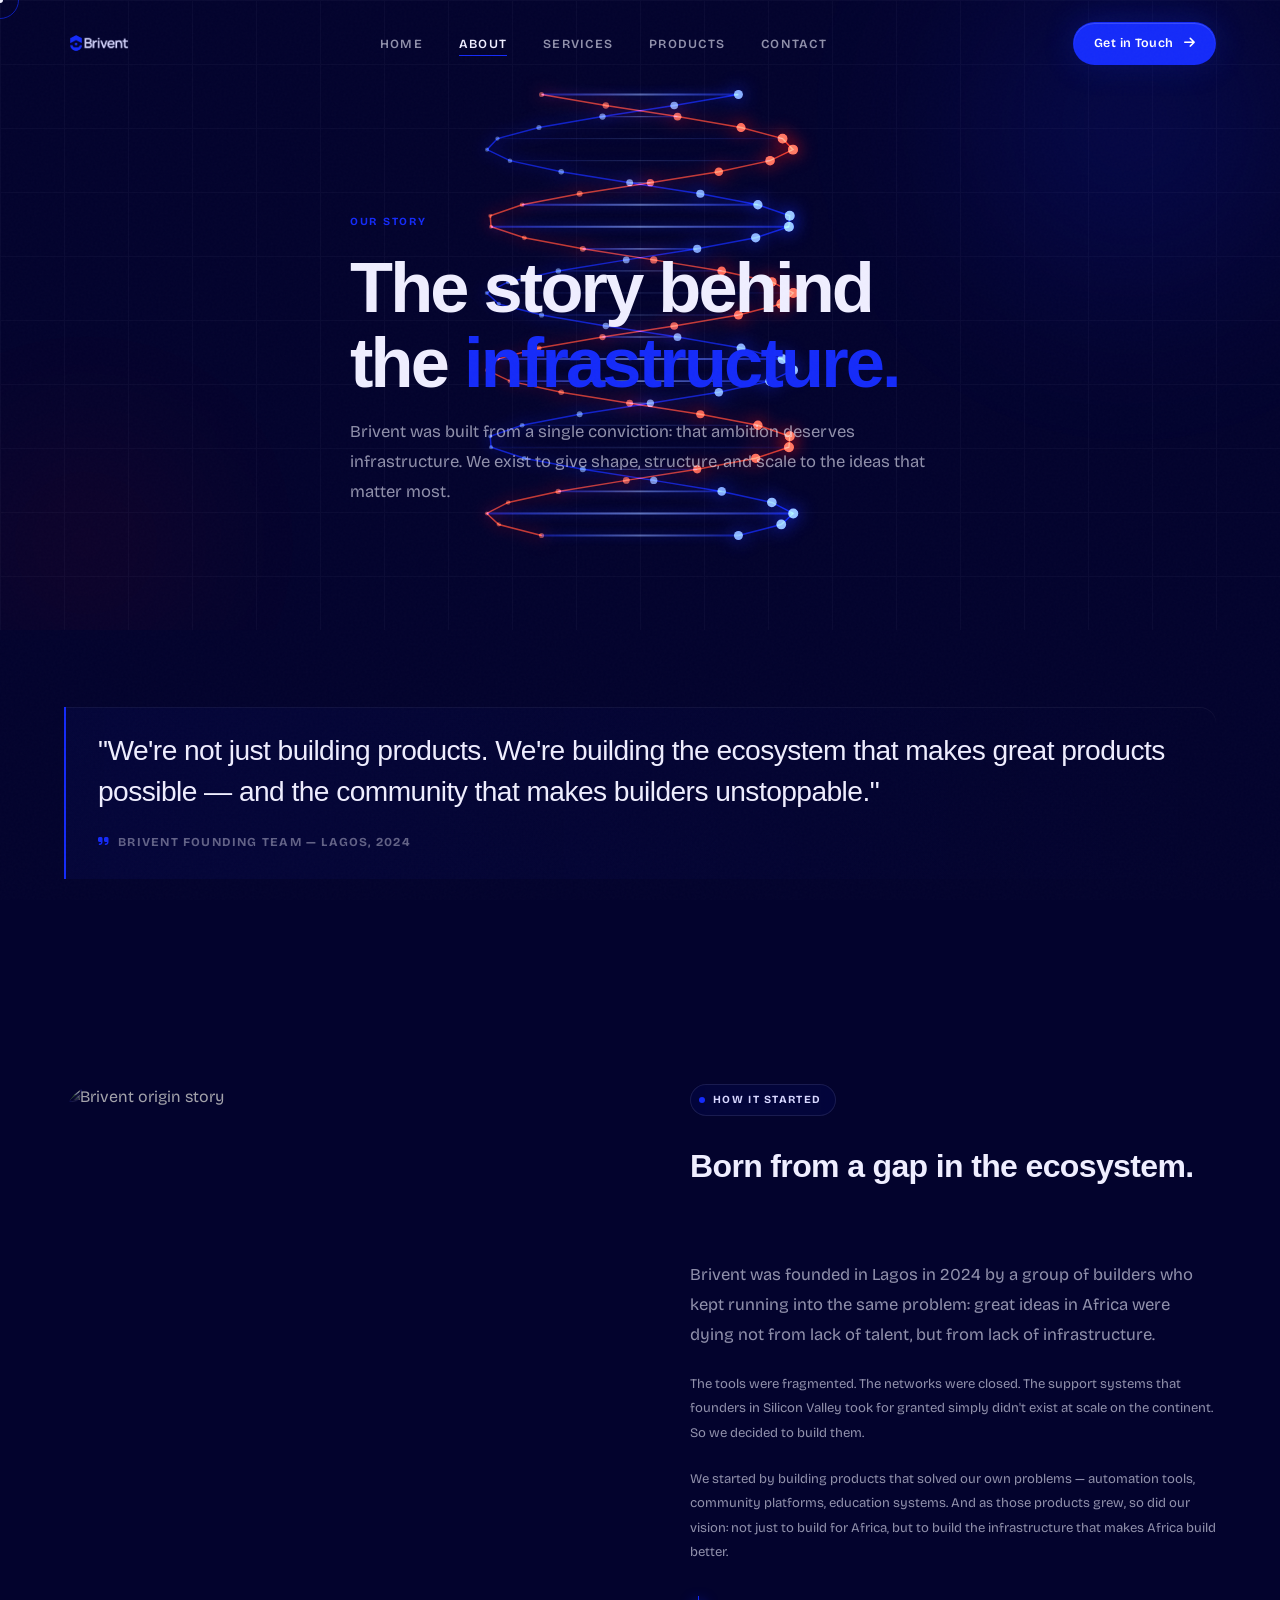
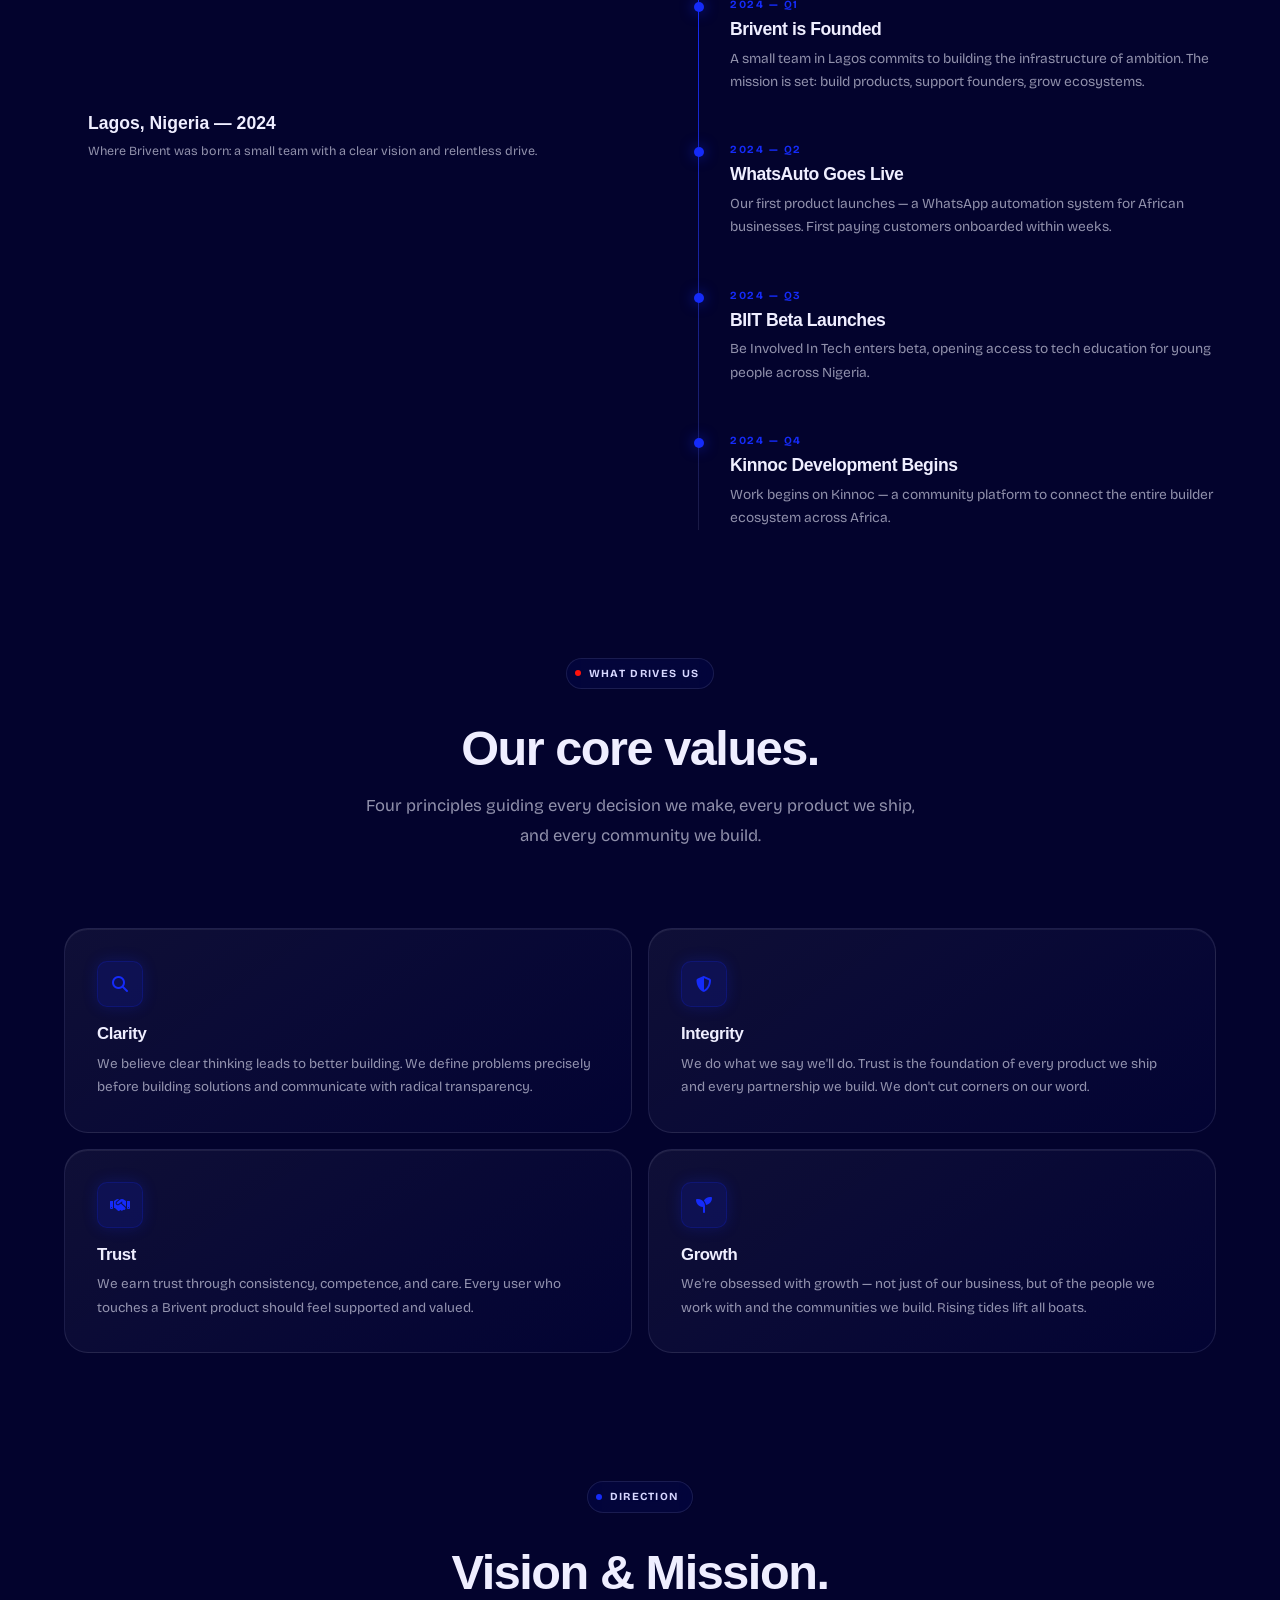
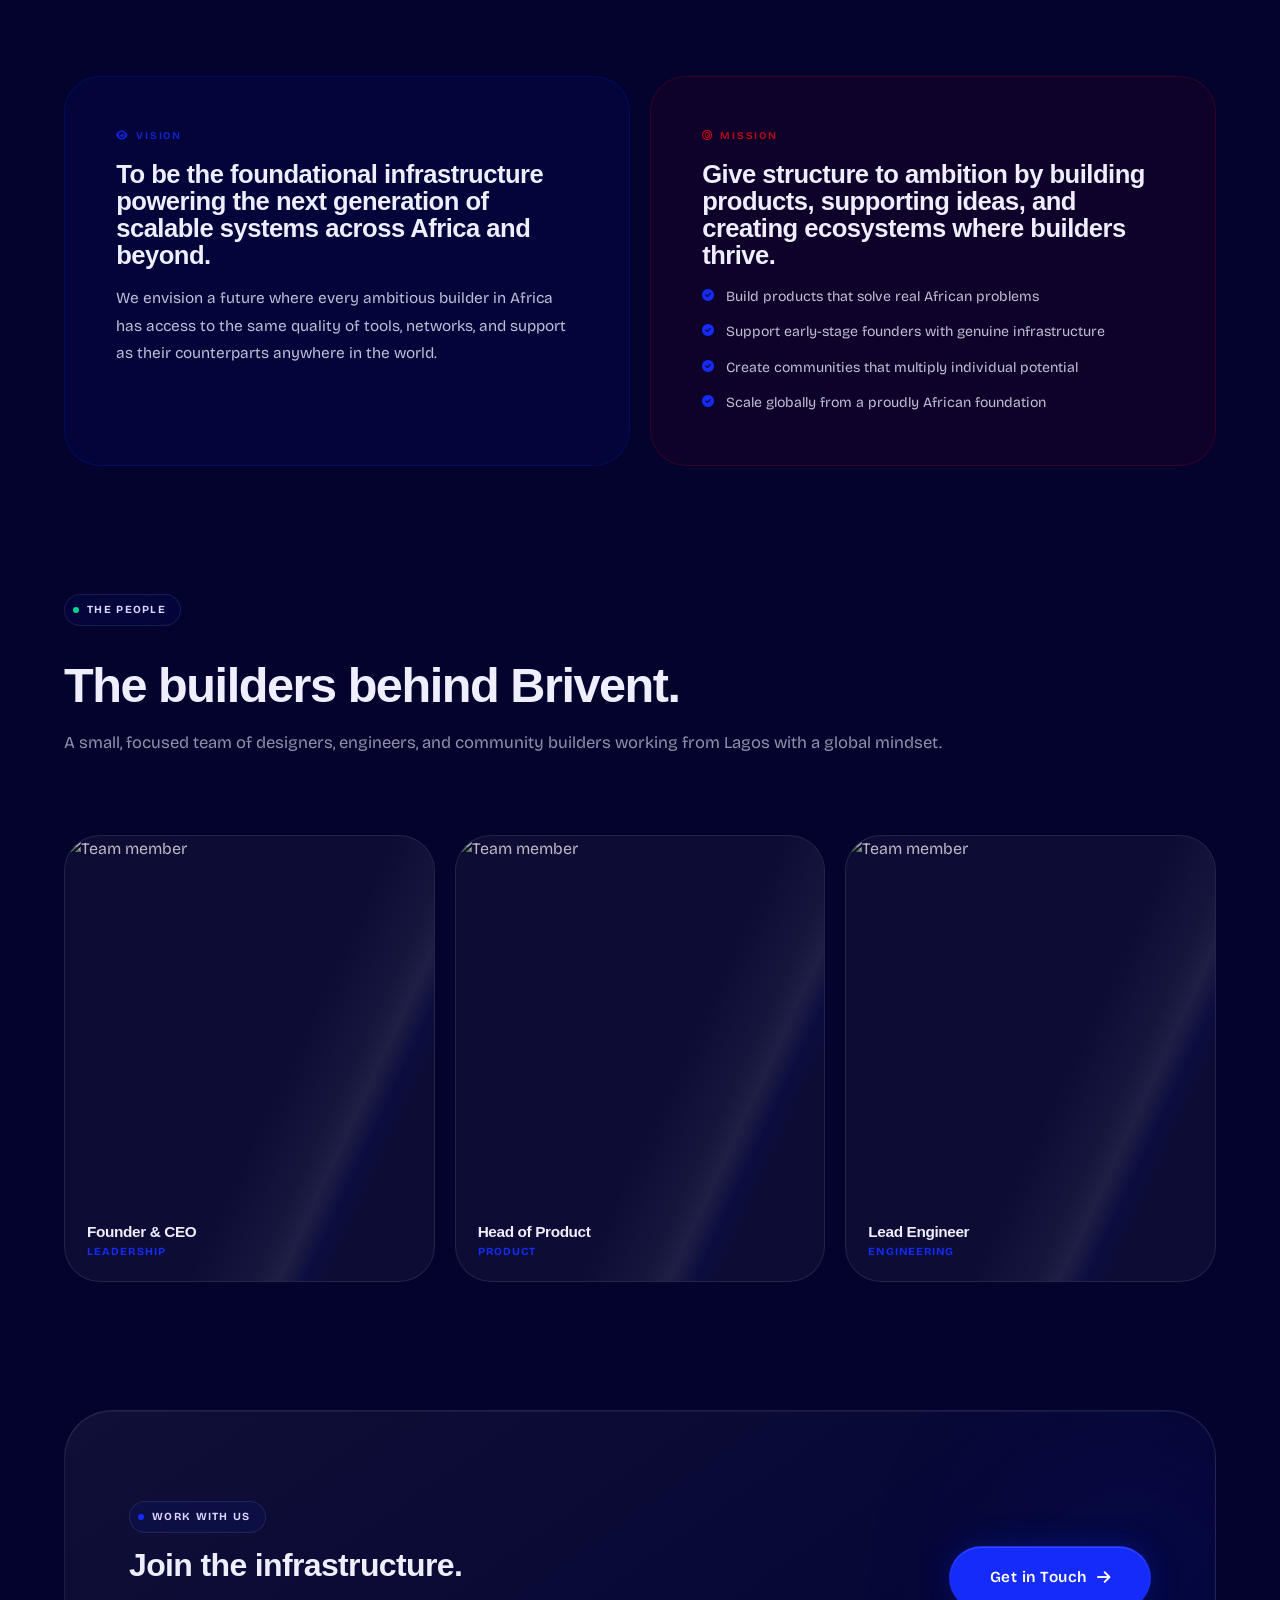
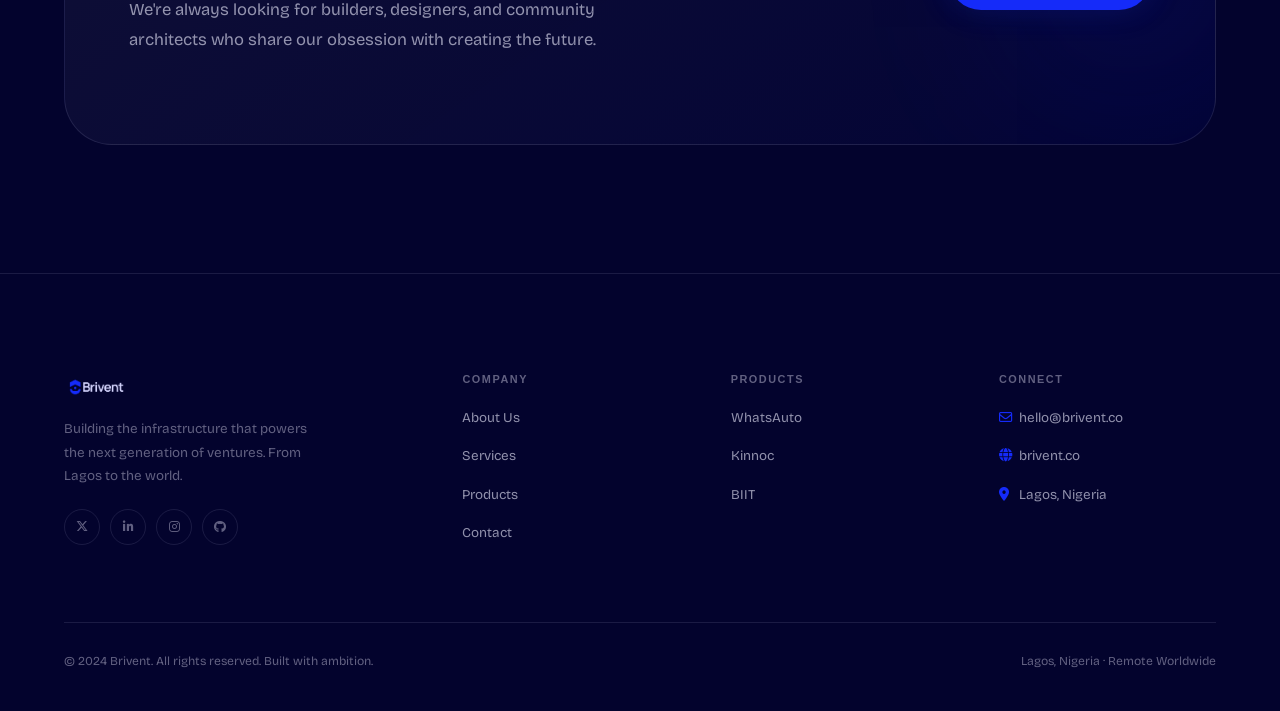
==== commit cfbbfdb6: "animation" ====
--- a/about.html
+++ b/about.html
@@ -12,245 +12,150 @@
   <link rel="stylesheet" href="https://cdnjs.cloudflare.com/ajax/libs/font-awesome/6.5.1/css/all.min.css">
   <link rel="stylesheet" href="assets/css/style.css">
   <style>
-    /* PAGE HERO */
     .p-hero {
       padding: calc(90px + clamp(60px,8vw,100px)) 0 clamp(60px,8vw,100px);
-      position: relative; overflow: hidden;
-    }
-    .p-hero__label {
-      font-size:.68rem; font-weight:700; letter-spacing:.16em;
-      text-transform:uppercase; color:var(--persian);
-      margin-bottom:20px; display:block;
-    }
-    .p-hero h1 { max-width:820px; }
-    .p-hero .lead { max-width:580px; margin-top:20px; }
-    /* Quote block */
+      position: relative; overflow: hidden; min-height: 70vh;
+      display: flex; align-items: center;
+    }
+    .p-hero__canvas { position:absolute;inset:0;width:100%;height:100%;pointer-events:none;z-index:0; }
+    .p-hero__label { font-size:.68rem;font-weight:700;letter-spacing:.16em;text-transform:uppercase;color:var(--persian);margin-bottom:20px;display:block; }
+    .p-hero__content { position:relative;z-index:1; }
+    /* Quote */
     .quote-block {
       border-left: 2px solid var(--persian);
       padding: 24px 32px;
-      background: var(--glass-b);
+      background: linear-gradient(90deg,rgba(21,43,249,.06),transparent);
       border-radius: 0 var(--r-md) var(--r-md) 0;
-      margin: clamp(40px,6vw,80px) 0;
+      box-shadow: inset 0 1px 0 rgba(255,255,255,.05);
     }
     .quote-block blockquote {
-      font-family: var(--font-display);
-      font-size: clamp(1.3rem, 2.5vw, 2rem);
-      font-weight: 500;
-      letter-spacing: -.02em;
-      line-height: 1.4;
-      color: var(--white-c);
-      margin-bottom: 16px;
-    }
-    .quote-block cite {
-      font-size: .78rem; letter-spacing:.1em;
-      text-transform:uppercase; color:var(--white-40);
-      font-weight:700; font-style:normal;
-    }
-    /* Story section */
-    .story-grid {
-      display: grid;
-      grid-template-columns: 1fr 1fr;
-      gap: clamp(40px, 8vw, 100px);
-      align-items: start;
-    }
-    .story-img {
-      position: relative; border-radius: var(--r-xl); overflow: hidden;
-      aspect-ratio: 3/4;
-    }
-    .story-img img { width:100%;height:100%;object-fit:cover;filter:brightness(.72) saturate(.75); }
-    .story-img::before {
-      content:''; position:absolute;inset:0;
-      background:linear-gradient(to bottom,transparent 40%,rgba(3,3,45,.9));
-      z-index:1;
-    }
-    .story-img__caption {
-      position:absolute; bottom:24px; left:24px; right:24px;
-      z-index:2;
-      font-size:.78rem; color:var(--white-60); line-height:1.6;
-    }
-    .story-img__caption strong { display:block; font-family:var(--font-display); font-size:1.1rem; color:var(--white-c); margin-bottom:4px; }
-    /* Values grid */
-    .val-grid {
-      display: grid;
-      grid-template-columns: repeat(2, 1fr);
-      gap: 16px;
-    }
+      font-family: var(--font-display); font-size: clamp(1.2rem,2.2vw,1.9rem);
+      font-weight: 500; letter-spacing: -.02em; line-height: 1.45;
+      color: var(--white-c); margin-bottom: 16px;
+    }
+    .quote-block cite { font-size:.76rem;letter-spacing:.1em;text-transform:uppercase;color:var(--white-40);font-weight:700;font-style:normal; }
+    /* Story grid */
+    .story-grid { display:grid;grid-template-columns:1fr 1fr;gap:clamp(40px,8vw,100px);align-items:start; }
+    .story-img { position:relative;border-radius:var(--r-xl);overflow:hidden;aspect-ratio:3/4; }
+    .story-img img { width:100%;height:100%;object-fit:cover;filter:brightness(.68) saturate(.72); }
+    .story-img::before { content:'';position:absolute;inset:0;background:linear-gradient(to bottom,transparent 40%,rgba(3,3,45,.92));z-index:1; }
+    .story-img::after  { content:'';position:absolute;inset:0;border:1px solid var(--glass-border);border-radius:inherit;z-index:3;pointer-events:none; }
+    .story-img__cap { position:absolute;bottom:24px;left:24px;right:24px;z-index:4;font-size:.78rem;color:var(--white-60);line-height:1.6; }
+    .story-img__cap strong { display:block;font-family:var(--font-display);font-size:1.1rem;color:var(--white-c);margin-bottom:4px; }
+    /* Values */
+    .val-grid { display:grid;grid-template-columns:repeat(2,1fr);gap:16px; }
     .val-card {
-      padding: 32px;
-      border-radius: var(--r-lg);
-      background: var(--glass-w);
-      border: 1px solid var(--glass-border);
-      position: relative; overflow: hidden;
-      transition: border-color var(--t-med), transform var(--t-med) var(--ease), box-shadow var(--t-med);
-    }
-    .val-card:hover { border-color:rgba(215,215,255,.22); transform:translateY(-4px); box-shadow:0 20px 50px rgba(0,0,0,.3); }
-    .val-card::before {
-      content:''; position:absolute; inset:0;
-      background:linear-gradient(145deg,rgba(21,43,249,.04),transparent 55%);
-      opacity:0; transition:opacity var(--t-med);
-    }
-    .val-card:hover::before { opacity:1; }
-    .val-card__icon {
-      width:46px; height:46px; border-radius:var(--r-sm);
-      background:var(--persian-dim); border:1px solid rgba(21,43,249,.2);
-      display:flex; align-items:center; justify-content:center;
-      color:var(--persian); font-size:1rem; margin-bottom:18px;
-    }
-    .val-card h4 { font-size:1.1rem; margin-bottom:10px; }
-    .val-card p  { font-size:.85rem; color:var(--white-60); line-height:1.7; }
-    /* Vision / Mission */
-    .vm-split {
-      display: grid;
-      grid-template-columns: 1fr 1fr;
-      gap: 24px;
-    }
-    .vm-box {
-      padding: clamp(32px,4vw,52px);
-      border-radius: var(--r-xl);
-      border: 1px solid var(--glass-border);
-      background: var(--glass-w);
-      position: relative; overflow: hidden;
-    }
-    .vm-box.vision { background: rgba(21,43,249,.06); border-color: rgba(21,43,249,.18); }
-    .vm-box.mission { background: rgba(255,17,11,.05); border-color: rgba(255,17,11,.14); }
-    .vm-box__label {
-      font-size:.64rem; font-weight:700; letter-spacing:.18em; text-transform:uppercase;
-      color:var(--white-40); margin-bottom:16px; display:block;
-    }
-    .vm-box.vision .vm-box__label { color:rgba(21,43,249,.8); }
-    .vm-box.mission .vm-box__label { color:rgba(255,17,11,.7); }
-    .vm-box p { font-size:clamp(.9rem,1.2vw,1.05rem); color:var(--white-80); line-height:1.75; }
-    /* Team grid */
-    .team-grid { display:grid; grid-template-columns:repeat(3,1fr); gap:20px; }
-    .team-card {
-      border-radius:var(--r-xl); overflow:hidden;
-      border:1px solid var(--glass-border);
-      background:var(--glass-w);
-      transition: border-color var(--t-med), transform var(--t-med) var(--ease);
-    }
-    .team-card:hover { border-color:rgba(215,215,255,.22); transform:translateY(-4px); }
-    .team-card__img {
-      aspect-ratio:1/1; overflow:hidden;
-    }
-    .team-card__img img { width:100%;height:100%;object-fit:cover;filter:brightness(.8) saturate(.7); transition:transform var(--t-slow) var(--ease); }
-    .team-card:hover .team-card__img img { transform:scale(1.05); }
-    .team-card__body { padding:22px 24px; }
-    .team-card h4 { font-size:1rem; margin-bottom:3px; }
-    .team-card__role { font-size:.72rem; letter-spacing:.1em; text-transform:uppercase; color:var(--persian); font-weight:700; }
-    /* Responsive */
-    @media (max-width:1024px){
-      .story-grid { grid-template-columns:1fr; }
-      .vm-split { grid-template-columns:1fr; }
-      .val-grid { grid-template-columns:1fr; }
-      .team-grid { grid-template-columns:repeat(2,1fr); }
-    }
-    @media (max-width:600px){
-      .team-grid { grid-template-columns:1fr; }
-    }
+      padding:32px; border-radius:var(--r-lg);
+      background:linear-gradient(145deg,rgba(255,255,255,.05) 0%,rgba(21,43,249,.03) 100%);
+      border:1px solid var(--glass-border); position:relative; overflow:hidden;
+      box-shadow:inset 0 1px 0 rgba(255,255,255,.07);
+      transition:border-color var(--t-med),transform var(--t-med) var(--ease),box-shadow var(--t-med);
+    }
+    .val-card:hover { border-color:rgba(215,215,255,.22);transform:translateY(-5px);box-shadow:0 24px 60px rgba(0,0,0,.4),0 0 30px rgba(21,43,249,.08); }
+    .val-ico { width:46px;height:46px;border-radius:var(--r-sm);background:var(--persian-dim);border:1px solid rgba(21,43,249,.2);display:flex;align-items:center;justify-content:center;color:var(--persian);font-size:1rem;margin-bottom:18px;box-shadow:0 0 15px rgba(21,43,249,.2); }
+    .val-card h4 { font-size:1.05rem;margin-bottom:10px; }
+    .val-card p  { font-size:.84rem;color:var(--white-60);line-height:1.75; }
+    /* Vision/Mission */
+    .vm-split { display:grid;grid-template-columns:1fr 1fr;gap:20px; }
+    .vm-box { padding:clamp(32px,4vw,52px);border-radius:var(--r-xl);border:1px solid var(--glass-border);background:var(--glass-w);position:relative;overflow:hidden; }
+    .vm-box.vision  { background:rgba(21,43,249,.06); border-color:rgba(21,43,249,.18); }
+    .vm-box.mission { background:rgba(255,17,11,.05);  border-color:rgba(255,17,11,.14); }
+    .vm-lbl { font-size:.64rem;font-weight:700;letter-spacing:.18em;text-transform:uppercase;color:var(--white-40);margin-bottom:16px;display:block; }
+    .vm-box.vision .vm-lbl  { color:rgba(21,43,249,.8); }
+    .vm-box.mission .vm-lbl { color:rgba(255,17,11,.7); }
+    .vm-box p { font-size:clamp(.88rem,1.2vw,1.04rem);color:var(--white-80);line-height:1.8; }
+    /* Team */
+    .team-grid { display:grid;grid-template-columns:repeat(3,1fr);gap:20px; }
+    .team-card { border-radius:var(--r-xl);overflow:hidden;border:1px solid var(--glass-border);background:var(--glass-w);transition:border-color var(--t-med),transform var(--t-med) var(--ease); }
+    .team-card:hover { border-color:rgba(215,215,255,.22);transform:translateY(-5px);box-shadow:0 20px 50px rgba(0,0,0,.35); }
+    .team-card__img { aspect-ratio:1/1;overflow:hidden; }
+    .team-card__img img { width:100%;height:100%;object-fit:cover;filter:brightness(.78) saturate(.7);transition:transform var(--t-slow) var(--ease); }
+    .team-card:hover .team-card__img img { transform:scale(1.06); }
+    .team-card__body { padding:20px 22px; }
+    .team-card h4 { font-size:.96rem;margin-bottom:3px; }
+    .team-card__role { font-size:.68rem;letter-spacing:.1em;text-transform:uppercase;color:var(--persian);font-weight:700; }
+    @media(max-width:1024px){ .story-grid{grid-template-columns:1fr} .vm-split{grid-template-columns:1fr} .val-grid{grid-template-columns:1fr} .team-grid{grid-template-columns:repeat(2,1fr)} }
+    @media(max-width:600px){ .team-grid{grid-template-columns:1fr} }
   </style>
 </head>
 <body>
-
 <div class="cur-dot" id="curDot"></div>
 <div class="cur-ring" id="curRing"></div>
-<div class="loader" id="loader">
-  <div class="loader__logo"><img src="brivent.png" alt="Brivent"></div>
-  <div class="loader__bar"></div>
-</div>
+<div class="loader" id="loader"><div class="loader__logo"><img src="brivent.png" alt="Brivent"></div><div class="loader__bar"></div></div>
 
 <nav class="nav" id="nav">
-  <div class="container">
-    <div class="nav__inner">
-      <a href="index.html" class="nav__logo"><img src="brivent.png" alt="Brivent"></a>
-      <ul class="nav__links">
-        <li><a href="index.html"    class="nav__link">Home</a></li>
-        <li><a href="about.html"    class="nav__link">About</a></li>
-        <li><a href="services.html" class="nav__link">Services</a></li>
-        <li><a href="products.html" class="nav__link">Products</a></li>
-        <li><a href="contact.html"  class="nav__link">Contact</a></li>
-      </ul>
-      <div class="nav__actions">
-        <a href="contact.html" class="btn btn-primary btn-sm" data-mag>Get in Touch <i class="fa-solid fa-arrow-right"></i></a>
-        <button class="nav__burger" id="burger" aria-label="Open menu"><span></span><span></span><span></span></button>
-      </div>
-    </div>
-  </div>
+  <div class="container"><div class="nav__inner">
+    <a href="index.html" class="nav__logo"><img src="brivent.png" alt="Brivent"></a>
+    <ul class="nav__links">
+      <li><a href="index.html" class="nav__link">Home</a></li>
+      <li><a href="about.html" class="nav__link">About</a></li>
+      <li><a href="services.html" class="nav__link">Services</a></li>
+      <li><a href="products.html" class="nav__link">Products</a></li>
+      <li><a href="contact.html" class="nav__link">Contact</a></li>
+    </ul>
+    <div class="nav__actions">
+      <a href="contact.html" class="btn btn-primary btn-sm" data-mag>Get in Touch <i class="fa-solid fa-arrow-right"></i></a>
+      <button class="nav__burger" id="burger" aria-label="Open menu"><span></span><span></span><span></span></button>
+    </div>
+  </div></div>
 </nav>
-
 <div class="m-menu" id="mMenu">
   <ul class="m-menu__links">
-    <li><a href="index.html"    class="m-menu__link">Home</a></li>
-    <li><a href="about.html"    class="m-menu__link">About</a></li>
+    <li><a href="index.html" class="m-menu__link">Home</a></li>
+    <li><a href="about.html" class="m-menu__link">About</a></li>
     <li><a href="services.html" class="m-menu__link">Services</a></li>
     <li><a href="products.html" class="m-menu__link">Products</a></li>
-    <li><a href="contact.html"  class="m-menu__link">Contact</a></li>
+    <li><a href="contact.html" class="m-menu__link">Contact</a></li>
   </ul>
   <p class="m-menu__foot">&copy; 2024 Brivent &mdash; Lagos, Nigeria</p>
 </div>
 
-<!-- ══ PAGE HERO ══ -->
+<!-- ═══ HERO with DNA HELIX ═══ -->
 <section class="p-hero">
-  <div class="orb orb-blue"  style="width:600px;height:600px;top:-20%;right:-10%;opacity:.5" aria-hidden="true"></div>
-  <div class="orb orb-red"   style="width:350px;height:350px;bottom:-10%;left:-5%;opacity:.35" aria-hidden="true"></div>
+  <!-- DNA DOUBLE HELIX canvas -->
+  <canvas id="dnaCanvas" class="p-hero__canvas" aria-hidden="true"></canvas>
   <div class="grid-ovr" aria-hidden="true"></div>
-  <div class="container" style="position:relative;z-index:1">
+  <div class="orb orb-blue"  style="width:500px;height:500px;top:-20%;right:-8%;opacity:.4"  aria-hidden="true"></div>
+  <div class="orb orb-red"   style="width:300px;height:300px;bottom:-10%;left:-5%;opacity:.3" aria-hidden="true"></div>
+  <div class="container p-hero__content">
     <span class="p-hero__label" data-reveal="up">Our Story</span>
-    <h1 class="d-lg" data-reveal="up" data-d="1">The story behind<br>the <span style="color:var(--persian)">infrastructure.</span></h1>
-    <p class="lead" data-reveal="up" data-d="2">Brivent was built from a single conviction: that ambition deserves infrastructure. We exist to give shape, structure, and scale to the ideas that matter most.</p>
-  </div>
-</section>
-
-<!-- ══ QUOTE ══ -->
+    <h1 class="d-lg" data-reveal="up" data-d="1">The story behind<br>the <span class="text-blue">infrastructure.</span></h1>
+    <p class="lead mt-16" data-reveal="up" data-d="2" style="max-width:580px">Brivent was built from a single conviction: that ambition deserves infrastructure. We exist to give shape, structure, and scale to the ideas that matter most.</p>
+  </div>
+</section>
+
+<!-- QUOTE -->
 <section class="sec-sm">
   <div class="container">
     <div class="quote-block" data-reveal="up">
       <blockquote>"We're not just building products. We're building the ecosystem that makes great products possible — and the community that makes builders unstoppable."</blockquote>
-      <cite><i class="fa-solid fa-quote-right" style="color:var(--persian);margin-right:8px"></i> Brivent Founding Team &mdash; Lagos, 2024</cite>
-    </div>
-  </div>
-</section>
-
-<!-- ══ STORY ══ -->
+      <cite><i class="fa-solid fa-quote-right" style="color:var(--persian);margin-right:8px"></i>Brivent Founding Team &mdash; Lagos, 2024</cite>
+    </div>
+  </div>
+</section>
+
+<!-- STORY -->
 <section class="sec">
   <div class="container">
     <div class="story-grid">
-      <div class="story-img" data-reveal="left">
+      <div class="story-img holo-shine scanlines hud-frame" data-reveal="left">
         <img src="https://images.unsplash.com/photo-1553028826-f4804a6dba3b?w=800&q=80" alt="Brivent origin story" loading="lazy">
-        <div class="story-img__caption">
+        <div class="story-img__cap">
           <strong>Lagos, Nigeria — 2024</strong>
           Where Brivent was born: a small team with a clear vision and relentless drive.
         </div>
       </div>
       <div data-reveal="right">
-        <div class="sec-hd">
-          <span class="badge"><span class="bdot"></span> How It Started</span>
-          <h2 class="d-sm mt-16">Born from a gap in the ecosystem.</h2>
-        </div>
-        <p class="lead" style="margin-bottom:24px">Brivent was founded in Lagos in 2024 by a group of builders who kept running into the same problem: great ideas in Africa were dying not from lack of talent, but from lack of infrastructure.</p>
-        <p class="small" style="color:var(--white-60);line-height:1.85;margin-bottom:24px">The tools were fragmented. The networks were closed. The support systems that founders in Silicon Valley took for granted simply didn't exist at scale on the continent. So we decided to build them.</p>
+        <div class="sec-hd"><span class="badge"><span class="bdot"></span> How It Started</span><h2 class="d-sm mt-16">Born from a gap in the ecosystem.</h2></div>
+        <p class="lead" style="margin-bottom:22px">Brivent was founded in Lagos in 2024 by a group of builders who kept running into the same problem: great ideas in Africa were dying not from lack of talent, but from lack of infrastructure.</p>
+        <p class="small" style="color:var(--white-60);line-height:1.85;margin-bottom:22px">The tools were fragmented. The networks were closed. The support systems that founders in Silicon Valley took for granted simply didn't exist at scale on the continent. So we decided to build them.</p>
         <p class="small" style="color:var(--white-60);line-height:1.85">We started by building products that solved our own problems — automation tools, community platforms, education systems. And as those products grew, so did our vision: not just to build for Africa, but to build the infrastructure that makes Africa build better.</p>
         <div class="mt-32">
           <div class="timeline">
-            <div class="t-item">
-              <div class="t-year">2024 — Q1</div>
-              <h4>Brivent is Founded</h4>
-              <p>A small team in Lagos commits to building the infrastructure of ambition. The mission is set: build products, support founders, grow ecosystems.</p>
-            </div>
-            <div class="t-item">
-              <div class="t-year">2024 — Q2</div>
-              <h4>WhatsAuto Goes Live</h4>
-              <p>Our first product launches — a WhatsApp automation system for African businesses. First paying customers onboarded within weeks.</p>
-            </div>
-            <div class="t-item">
-              <div class="t-year">2024 — Q3</div>
-              <h4>BIIT Beta Launches</h4>
-              <p>Be Involved In Tech enters beta, opening access to tech education for young people across Nigeria.</p>
-            </div>
-            <div class="t-item">
-              <div class="t-year">2024 — Q4</div>
-              <h4>Kinnoc Development Begins</h4>
-              <p>Work begins on Kinnoc — a community platform designed to connect the entire builder ecosystem across Africa.</p>
-            </div>
+            <div class="t-item"><div class="t-year">2024 — Q1</div><h4>Brivent is Founded</h4><p>A small team in Lagos commits to building the infrastructure of ambition. The mission is set: build products, support founders, grow ecosystems.</p></div>
+            <div class="t-item"><div class="t-year">2024 — Q2</div><h4>WhatsAuto Goes Live</h4><p>Our first product launches — a WhatsApp automation system for African businesses. First paying customers onboarded within weeks.</p></div>
+            <div class="t-item"><div class="t-year">2024 — Q3</div><h4>BIIT Beta Launches</h4><p>Be Involved In Tech enters beta, opening access to tech education for young people across Nigeria.</p></div>
+            <div class="t-item"><div class="t-year">2024 — Q4</div><h4>Kinnoc Development Begins</h4><p>Work begins on Kinnoc — a community platform to connect the entire builder ecosystem across Africa.</p></div>
           </div>
         </div>
       </div>
@@ -258,40 +163,24 @@
   </div>
 </section>
 
-<!-- ══ VALUES ══ -->
+<!-- VALUES -->
 <section class="sec" style="padding-top:0">
   <div class="container">
     <div class="sec-hd ctr" data-reveal="up">
       <span class="badge"><span class="bdot red"></span> What Drives Us</span>
       <h2 class="d-md mt-16">Our core values.</h2>
-      <p class="lead mt-16">Four principles that guide every decision we make, every product we ship, and every community we build.</p>
+      <p class="lead mt-16">Four principles guiding every decision we make, every product we ship, and every community we build.</p>
     </div>
     <div class="val-grid">
-      <div class="val-card" data-reveal="up" data-d="1">
-        <div class="val-card__icon"><i class="fa-solid fa-magnifying-glass"></i></div>
-        <h4>Clarity</h4>
-        <p>We believe that clear thinking leads to better building. We define problems precisely before we build solutions, and we communicate with radical transparency.</p>
-      </div>
-      <div class="val-card" data-reveal="up" data-d="2">
-        <div class="val-card__icon"><i class="fa-solid fa-shield-halved"></i></div>
-        <h4>Integrity</h4>
-        <p>We do what we say we'll do. Trust is the foundation of every product we ship and every partnership we build. We don't cut corners when it comes to our word.</p>
-      </div>
-      <div class="val-card" data-reveal="up" data-d="3">
-        <div class="val-card__icon"><i class="fa-solid fa-handshake"></i></div>
-        <h4>Trust</h4>
-        <p>We earn trust through consistency, competence, and care. Every user who touches a Brivent product should feel supported, understood, and valued.</p>
-      </div>
-      <div class="val-card" data-reveal="up" data-d="4">
-        <div class="val-card__icon"><i class="fa-solid fa-seedling"></i></div>
-        <h4>Growth</h4>
-        <p>We're obsessed with growth — not just of our business, but of the people we work with and the communities we build. Rising tides lift all boats.</p>
-      </div>
-    </div>
-  </div>
-</section>
-
-<!-- ══ VISION + MISSION ══ -->
+      <div class="val-card" data-reveal="up" data-d="1"><div class="val-ico"><i class="fa-solid fa-magnifying-glass"></i></div><h4>Clarity</h4><p>We believe clear thinking leads to better building. We define problems precisely before building solutions and communicate with radical transparency.</p></div>
+      <div class="val-card" data-reveal="up" data-d="2"><div class="val-ico"><i class="fa-solid fa-shield-halved"></i></div><h4>Integrity</h4><p>We do what we say we'll do. Trust is the foundation of every product we ship and every partnership we build. We don't cut corners on our word.</p></div>
+      <div class="val-card" data-reveal="up" data-d="3"><div class="val-ico"><i class="fa-solid fa-handshake"></i></div><h4>Trust</h4><p>We earn trust through consistency, competence, and care. Every user who touches a Brivent product should feel supported and valued.</p></div>
+      <div class="val-card" data-reveal="up" data-d="4"><div class="val-ico"><i class="fa-solid fa-seedling"></i></div><h4>Growth</h4><p>We're obsessed with growth — not just of our business, but of the people we work with and the communities we build. Rising tides lift all boats.</p></div>
+    </div>
+  </div>
+</section>
+
+<!-- VISION + MISSION -->
 <section class="sec" style="padding-top:0">
   <div class="container">
     <div class="sec-hd ctr" data-reveal="up">
@@ -300,25 +189,25 @@
     </div>
     <div class="vm-split" data-reveal="up" data-d="2">
       <div class="vm-box vision">
-        <span class="vm-box__label"><i class="fa-solid fa-eye" style="margin-right:6px"></i>Vision</span>
-        <h3 class="d-sm mb-16" style="font-size:clamp(1.3rem,2vw,1.8rem)">To be the foundational infrastructure powering the next generation of scalable systems across Africa and beyond.</h3>
+        <span class="vm-lbl"><i class="fa-solid fa-eye" style="margin-right:6px"></i>Vision</span>
+        <h3 class="d-sm mb-16" style="font-size:clamp(1.2rem,2vw,1.75rem)">To be the foundational infrastructure powering the next generation of scalable systems across Africa and beyond.</h3>
         <p>We envision a future where every ambitious builder in Africa has access to the same quality of tools, networks, and support as their counterparts anywhere in the world.</p>
       </div>
       <div class="vm-box mission">
-        <span class="vm-box__label"><i class="fa-solid fa-bullseye" style="margin-right:6px"></i>Mission</span>
-        <h3 class="d-sm mb-16" style="font-size:clamp(1.3rem,2vw,1.8rem)">Give structure to ambition by building products, supporting ideas, and creating ecosystems where builders thrive.</h3>
+        <span class="vm-lbl"><i class="fa-solid fa-bullseye" style="margin-right:6px"></i>Mission</span>
+        <h3 class="d-sm mb-16" style="font-size:clamp(1.2rem,2vw,1.75rem)">Give structure to ambition by building products, supporting ideas, and creating ecosystems where builders thrive.</h3>
         <ul class="checklist" style="margin-top:0">
-          <li><i class="fa-solid fa-circle-check"></i> Build products that solve real African problems</li>
-          <li><i class="fa-solid fa-circle-check"></i> Support early-stage founders with genuine infrastructure</li>
-          <li><i class="fa-solid fa-circle-check"></i> Create communities that multiply individual potential</li>
-          <li><i class="fa-solid fa-circle-check"></i> Scale globally from a proudly African foundation</li>
+          <li><i class="fa-solid fa-circle-check"></i>Build products that solve real African problems</li>
+          <li><i class="fa-solid fa-circle-check"></i>Support early-stage founders with genuine infrastructure</li>
+          <li><i class="fa-solid fa-circle-check"></i>Create communities that multiply individual potential</li>
+          <li><i class="fa-solid fa-circle-check"></i>Scale globally from a proudly African foundation</li>
         </ul>
       </div>
     </div>
   </div>
 </section>
 
-<!-- ══ TEAM ══ -->
+<!-- TEAM -->
 <section class="sec" style="padding-top:0">
   <div class="container">
     <div class="sec-hd" data-reveal="up">
@@ -327,42 +216,18 @@
       <p class="lead mt-16">A small, focused team of designers, engineers, and community builders working from Lagos with a global mindset.</p>
     </div>
     <div class="team-grid">
-      <div class="team-card" data-reveal="up" data-d="1">
-        <div class="team-card__img">
-          <img src="https://images.unsplash.com/photo-1507003211169-0a1dd7228f2d?w=600&q=80" alt="Team member" loading="lazy">
-        </div>
-        <div class="team-card__body">
-          <h4>Founder &amp; CEO</h4>
-          <div class="team-card__role">Leadership</div>
-        </div>
-      </div>
-      <div class="team-card" data-reveal="up" data-d="2">
-        <div class="team-card__img">
-          <img src="https://images.unsplash.com/photo-1573496359142-b8d87734a5a2?w=600&q=80" alt="Team member" loading="lazy">
-        </div>
-        <div class="team-card__body">
-          <h4>Head of Product</h4>
-          <div class="team-card__role">Product</div>
-        </div>
-      </div>
-      <div class="team-card" data-reveal="up" data-d="3">
-        <div class="team-card__img">
-          <img src="https://images.unsplash.com/photo-1531746020798-e6953c6e8e04?w=600&q=80" alt="Team member" loading="lazy">
-        </div>
-        <div class="team-card__body">
-          <h4>Lead Engineer</h4>
-          <div class="team-card__role">Engineering</div>
-        </div>
-      </div>
-    </div>
-  </div>
-</section>
-
-<!-- ══ CTA ══ -->
-<section class="sec" style="padding-top:0">
-  <div class="container">
-    <div style="background:var(--glass-w);border:1px solid var(--glass-border);border-radius:var(--r-2xl);padding:clamp(48px,7vw,90px) clamp(24px,5vw,64px);display:grid;grid-template-columns:1fr auto;gap:40px;align-items:center;position:relative;overflow:hidden" data-reveal="up">
-      <div class="orb orb-blue" style="width:400px;height:400px;right:-10%;top:50%;transform:translateY(-50%);opacity:.3" aria-hidden="true"></div>
+      <div class="team-card holo-shine" data-reveal="up" data-d="1"><div class="team-card__img"><img src="https://images.unsplash.com/photo-1507003211169-0a1dd7228f2d?w=600&q=80" alt="Team member" loading="lazy"></div><div class="team-card__body"><h4>Founder &amp; CEO</h4><div class="team-card__role">Leadership</div></div></div>
+      <div class="team-card holo-shine" data-reveal="up" data-d="2"><div class="team-card__img"><img src="https://images.unsplash.com/photo-1573496359142-b8d87734a5a2?w=600&q=80" alt="Team member" loading="lazy"></div><div class="team-card__body"><h4>Head of Product</h4><div class="team-card__role">Product</div></div></div>
+      <div class="team-card holo-shine" data-reveal="up" data-d="3"><div class="team-card__img"><img src="https://images.unsplash.com/photo-1531746020798-e6953c6e8e04?w=600&q=80" alt="Team member" loading="lazy"></div><div class="team-card__body"><h4>Lead Engineer</h4><div class="team-card__role">Engineering</div></div></div>
+    </div>
+  </div>
+</section>
+
+<!-- CTA -->
+<section class="sec" style="padding-top:0">
+  <div class="container">
+    <div style="background:linear-gradient(145deg,rgba(255,255,255,.05) 0%,rgba(21,43,249,.04) 100%);border:1px solid var(--glass-border);border-radius:var(--r-2xl);padding:clamp(48px,7vw,90px) clamp(24px,5vw,64px);display:grid;grid-template-columns:1fr auto;gap:40px;align-items:center;position:relative;overflow:hidden;box-shadow:inset 0 1px 0 rgba(255,255,255,.06)" data-reveal="up">
+      <div class="orb orb-blue" style="width:400px;height:400px;right:-10%;top:50%;transform:translateY(-50%);opacity:.28" aria-hidden="true"></div>
       <div style="position:relative;z-index:1">
         <span class="badge" style="margin-bottom:16px"><span class="bdot"></span> Work With Us</span>
         <h2 class="d-sm" style="margin-bottom:12px">Join the infrastructure.</h2>
@@ -375,53 +240,15 @@
   </div>
 </section>
 
-<!-- ══ FOOTER ══ -->
-<footer class="footer">
-  <div class="container">
-    <div class="footer__grid">
-      <div class="footer__brand">
-        <img src="brivent.png" alt="Brivent">
-        <p>Building the infrastructure that powers the next generation of ventures. From Lagos to the world.</p>
-        <div class="footer__socials">
-          <a href="#" class="soc-btn" aria-label="X"><i class="fa-brands fa-x-twitter"></i></a>
-          <a href="#" class="soc-btn" aria-label="LinkedIn"><i class="fa-brands fa-linkedin-in"></i></a>
-          <a href="#" class="soc-btn" aria-label="Instagram"><i class="fa-brands fa-instagram"></i></a>
-          <a href="#" class="soc-btn" aria-label="GitHub"><i class="fa-brands fa-github"></i></a>
-        </div>
-      </div>
-      <div class="footer__col">
-        <h6>Company</h6>
-        <ul class="footer__links">
-          <li><a href="about.html">About Us</a></li>
-          <li><a href="services.html">Services</a></li>
-          <li><a href="products.html">Products</a></li>
-          <li><a href="contact.html">Contact</a></li>
-        </ul>
-      </div>
-      <div class="footer__col">
-        <h6>Products</h6>
-        <ul class="footer__links">
-          <li><a href="products.html">WhatsAuto</a></li>
-          <li><a href="products.html">Kinnoc</a></li>
-          <li><a href="products.html">BIIT</a></li>
-        </ul>
-      </div>
-      <div class="footer__col">
-        <h6>Connect</h6>
-        <ul class="footer__links">
-          <li><a href="mailto:hello@brivent.co"><i class="fa-regular fa-envelope" style="width:14px;color:var(--persian)"></i>&nbsp; hello@brivent.co</a></li>
-          <li><a href="#"><i class="fa-solid fa-globe" style="width:14px;color:var(--persian)"></i>&nbsp; brivent.co</a></li>
-          <li><a href="#"><i class="fa-solid fa-location-dot" style="width:14px;color:var(--persian)"></i>&nbsp; Lagos, Nigeria</a></li>
-          <li><a href="#"><i class="fa-solid fa-wifi" style="width:14px;color:var(--persian)"></i>&nbsp; Remote Worldwide</a></li>
-        </ul>
-      </div>
-    </div>
-    <div class="footer__bar">
-      <p>&copy; 2024 Brivent. All rights reserved. Built with ambition.</p>
-      <p>Lagos, Nigeria &middot; Remote Worldwide</p>
-    </div>
-  </div>
-</footer>
+<footer class="footer"><div class="container">
+  <div class="footer__grid">
+    <div class="footer__brand"><img src="brivent.png" alt="Brivent"><p>Building the infrastructure that powers the next generation of ventures. From Lagos to the world.</p><div class="footer__socials"><a href="#" class="soc-btn"><i class="fa-brands fa-x-twitter"></i></a><a href="#" class="soc-btn"><i class="fa-brands fa-linkedin-in"></i></a><a href="#" class="soc-btn"><i class="fa-brands fa-instagram"></i></a><a href="#" class="soc-btn"><i class="fa-brands fa-github"></i></a></div></div>
+    <div class="footer__col"><h6>Company</h6><ul class="footer__links"><li><a href="about.html">About Us</a></li><li><a href="services.html">Services</a></li><li><a href="products.html">Products</a></li><li><a href="contact.html">Contact</a></li></ul></div>
+    <div class="footer__col"><h6>Products</h6><ul class="footer__links"><li><a href="products.html">WhatsAuto</a></li><li><a href="products.html">Kinnoc</a></li><li><a href="products.html">BIIT</a></li></ul></div>
+    <div class="footer__col"><h6>Connect</h6><ul class="footer__links"><li><a href="mailto:hello@brivent.co"><i class="fa-regular fa-envelope" style="width:14px;color:var(--persian)"></i>&nbsp; hello@brivent.co</a></li><li><a href="#"><i class="fa-solid fa-globe" style="width:14px;color:var(--persian)"></i>&nbsp; brivent.co</a></li><li><a href="#"><i class="fa-solid fa-location-dot" style="width:14px;color:var(--persian)"></i>&nbsp; Lagos, Nigeria</a></li></ul></div>
+  </div>
+  <div class="footer__bar"><p>&copy; 2024 Brivent. All rights reserved. Built with ambition.</p><p>Lagos, Nigeria &middot; Remote Worldwide</p></div>
+</div></footer>
 
 <script src="assets/js/main.js"></script>
 </body>
--- a/assets/css/style.css
+++ b/assets/css/style.css
@@ -1,6 +1,6 @@
 /* ═══════════════════════════════════════════════════
-   BRIVENT — GLOBAL STYLESHEET
-   The Infrastructure of Ambition
+   BRIVENT — GLOBAL STYLESHEET v2.0
+   Futuristic · 3D · Physics-Driven
 ═══════════════════════════════════════════════════ */
 
 /* ─── RESET ─── */
@@ -15,11 +15,10 @@
 /* ─── DESIGN TOKENS ─── */
 :root {
   --deep:          #03032d;
-  --deep-2:        #06053d;
-  --deep-3:        #0a0850;
+  --deep-2:        #05044a;
   --persian:       #152bf9;
   --persian-dim:   rgba(21,43,249,.15);
-  --persian-glow:  rgba(21,43,249,.35);
+  --persian-glow:  rgba(21,43,249,.4);
   --flamingo:      #ff110b;
   --flamingo-dim:  rgba(255,17,11,.12);
   --chalk:         #d7d7ff;
@@ -34,29 +33,22 @@
   --glass-b:       rgba(21,43,249,.07);
   --glass-w:       rgba(239,238,255,.04);
   --glass-border:  rgba(215,215,255,.11);
-  --glass-border-2:rgba(215,215,255,.20);
+  --glass-border-2:rgba(215,215,255,.22);
 
   --font-display: 'Clash Display', sans-serif;
   --font-body:    'Bricolage Grotesque', sans-serif;
+  --font-mono:    'Courier New', monospace;
 
   --sec: clamp(80px, 10vw, 140px);
   --wrap: 1380px;
   --pad: clamp(20px, 5vw, 64px);
 
-  --r-xs: 6px;
-  --r-sm: 10px;
-  --r-md: 16px;
-  --r-lg: 24px;
-  --r-xl: 36px;
-  --r-2xl: 48px;
-  --r-pill: 999px;
+  --r-xs: 6px; --r-sm: 10px; --r-md: 16px;
+  --r-lg: 24px; --r-xl: 36px; --r-2xl: 48px; --r-pill: 999px;
 
   --ease: cubic-bezier(.22,1,.36,1);
   --ease-io: cubic-bezier(.65,0,.35,1);
-  --t-fast: .18s;
-  --t-med:  .38s;
-  --t-slow: .65s;
-  --t-xl:   1.0s;
+  --t-fast: .18s; --t-med: .38s; --t-slow: .65s; --t-xl: 1.0s;
 }
 
 /* ─── BASE ─── */
@@ -70,11 +62,10 @@
   -moz-osx-font-smoothing: grayscale;
 }
 
-/* Noise texture overlay */
+/* Noise grain overlay */
 body::after {
   content: '';
-  position: fixed;
-  inset: 0;
+  position: fixed; inset: 0;
   background-image: url("data:image/svg+xml,%3Csvg viewBox='0 0 512 512' xmlns='http://www.w3.org/2000/svg'%3E%3Cfilter id='n'%3E%3CfeTurbulence type='fractalNoise' baseFrequency='0.75' numOctaves='4' stitchTiles='stitch'/%3E%3C/filter%3E%3Crect width='100%25' height='100%25' filter='url(%23n)'/%3E%3C/svg%3E");
   opacity: .022;
   pointer-events: none;
@@ -85,8 +76,6 @@
 ::-webkit-scrollbar { width: 3px; }
 ::-webkit-scrollbar-track { background: var(--deep); }
 ::-webkit-scrollbar-thumb { background: var(--persian); border-radius: 2px; }
-
-/* ─── SELECTION ─── */
 ::selection { background: var(--persian); color: #fff; }
 
 /* ─── CONTAINER ─── */
@@ -99,121 +88,106 @@
   line-height: 1.06;
   letter-spacing: -.025em;
 }
-.d-xl  { font-size: clamp(3.4rem, 7.5vw, 9rem);  letter-spacing: -.045em; line-height: 1.0; }
+.d-xl  { font-size: clamp(3.4rem, 7.5vw, 9rem);  letter-spacing: -.05em;  line-height: 1.0; }
 .d-lg  { font-size: clamp(2.8rem, 5.5vw, 6.5rem); letter-spacing: -.04em; }
 .d-md  { font-size: clamp(2rem, 3.8vw, 4.2rem);   letter-spacing: -.03em; }
 .d-sm  { font-size: clamp(1.5rem, 2.5vw, 2.5rem); letter-spacing: -.02em; }
 .d-xs  { font-size: clamp(1.2rem, 1.8vw, 1.8rem); letter-spacing: -.015em; }
-
-.lead  { font-size: clamp(.95rem, 1.3vw, 1.15rem); color: var(--white-60); line-height: 1.75; font-weight: 400; }
+.lead  { font-size: clamp(.95rem, 1.3vw, 1.15rem); color: var(--white-60); line-height: 1.8; font-weight: 400; }
 .small { font-size: .82rem; }
-.caption { font-size: .7rem; letter-spacing: .13em; text-transform: uppercase; font-weight: 700; }
+.caption { font-size: .7rem; letter-spacing: .14em; text-transform: uppercase; font-weight: 700; }
 
 .text-blue   { color: var(--persian); }
 .text-red    { color: var(--flamingo); }
 .text-chalk  { color: var(--chalk); }
 .text-muted  { color: var(--white-40); }
 .text-center { text-align: center; }
-.font-display { font-family: var(--font-display); }
+.font-mono   { font-family: var(--font-mono); }
 
 /* Gradient text */
 .grad-text {
-  background: linear-gradient(135deg, var(--white-c) 0%, var(--chalk) 50%, rgba(21,43,249,.9) 100%);
-  -webkit-background-clip: text;
-  -webkit-text-fill-color: transparent;
-  background-clip: text;
+  background: linear-gradient(135deg, var(--white-c) 0%, var(--chalk) 40%, rgba(21,43,249,.9) 100%);
+  -webkit-background-clip: text; -webkit-text-fill-color: transparent; background-clip: text;
+}
+
+/* Neon text glow */
+.neon-blue {
+  color: var(--white-c);
+  text-shadow:
+    0 0 4px var(--white-c),
+    0 0 14px var(--persian),
+    0 0 30px var(--persian),
+    0 0 60px rgba(21,43,249,.5);
+}
+.neon-red {
+  color: var(--white-c);
+  text-shadow:
+    0 0 4px var(--white-c),
+    0 0 14px var(--flamingo),
+    0 0 30px var(--flamingo),
+    0 0 60px rgba(255,17,11,.5);
+}
+
+/* Outline text */
+.text-outline {
+  -webkit-text-stroke: 1px rgba(21,43,249,.7);
+  color: transparent;
 }
 
 /* ─── BADGE ─── */
 .badge {
-  display: inline-flex;
-  align-items: center;
-  gap: 8px;
-  padding: 6px 14px 6px 8px;
-  border-radius: var(--r-pill);
+  display: inline-flex; align-items: center; gap: 8px;
+  padding: 6px 14px 6px 8px; border-radius: var(--r-pill);
   border: 1px solid var(--glass-border);
-  background: var(--glass-b);
-  backdrop-filter: blur(16px);
-  font-size: .68rem;
-  font-weight: 700;
-  letter-spacing: .12em;
-  text-transform: uppercase;
-  color: var(--chalk);
+  background: var(--glass-b); backdrop-filter: blur(16px);
+  font-size: .68rem; font-weight: 700; letter-spacing: .12em;
+  text-transform: uppercase; color: var(--chalk);
 }
 .bdot {
-  width: 6px; height: 6px;
-  border-radius: 50%;
+  width: 6px; height: 6px; border-radius: 50%;
   background: var(--persian);
-  animation: blink 2.2s ease infinite;
-  flex-shrink: 0;
+  animation: blink 2.2s ease infinite; flex-shrink: 0;
 }
 .bdot.red   { background: var(--flamingo); }
 .bdot.green { background: #00d68f; }
 .bdot.amber { background: #ffb800; }
-@keyframes blink {
-  0%,100% { opacity:1; transform:scale(1); }
-  50%     { opacity:.4; transform:scale(.6); }
-}
+@keyframes blink { 0%,100%{opacity:1;transform:scale(1)} 50%{opacity:.3;transform:scale(.55)} }
 
 /* ─── BUTTONS ─── */
 .btn {
-  display: inline-flex;
-  align-items: center;
-  gap: 10px;
-  padding: 14px 28px;
-  border-radius: var(--r-pill);
-  font-size: .86rem;
-  font-weight: 600;
-  letter-spacing: .03em;
-  transition: transform var(--t-med) var(--ease), box-shadow var(--t-med) var(--ease), background var(--t-med), border-color var(--t-med);
-  cursor: pointer;
-  position: relative;
-  overflow: hidden;
-  white-space: nowrap;
+  display: inline-flex; align-items: center; gap: 10px;
+  padding: 14px 28px; border-radius: var(--r-pill);
+  font-size: .86rem; font-weight: 600; letter-spacing: .03em;
+  transition: transform var(--t-med) var(--ease), box-shadow var(--t-med), background var(--t-med), border-color var(--t-med);
+  cursor: pointer; position: relative; overflow: hidden; white-space: nowrap;
   font-family: var(--font-body);
 }
 .btn::after {
-  content: '';
-  position: absolute;
-  inset: 0;
+  content: ''; position: absolute; inset: 0;
   background: linear-gradient(135deg, rgba(255,255,255,.12) 0%, transparent 60%);
-  opacity: 0;
-  transition: opacity var(--t-med);
+  opacity: 0; transition: opacity var(--t-med);
 }
 .btn:hover::after { opacity: 1; }
 .btn:hover { transform: translateY(-2px); }
 .btn:active { transform: translateY(0) scale(.98); }
 
 .btn-primary {
-  background: var(--persian);
-  color: #fff;
-  border: 1px solid transparent;
-  box-shadow: 0 0 28px rgba(21,43,249,.28), 0 4px 20px rgba(0,0,0,.3);
-}
-.btn-primary:hover { box-shadow: 0 0 50px rgba(21,43,249,.5), 0 8px 32px rgba(21,43,249,.25); }
+  background: var(--persian); color: #fff; border: 1px solid transparent;
+  box-shadow: 0 0 30px rgba(21,43,249,.3), 0 4px 20px rgba(0,0,0,.3), inset 0 1px 0 rgba(255,255,255,.15);
+}
+.btn-primary:hover { box-shadow: 0 0 55px rgba(21,43,249,.6), 0 8px 32px rgba(21,43,249,.25); }
 
 .btn-glass {
-  background: var(--glass-w);
-  color: var(--white-c);
-  border: 1px solid var(--glass-border);
-  backdrop-filter: blur(16px);
+  background: var(--glass-w); color: var(--white-c);
+  border: 1px solid var(--glass-border); backdrop-filter: blur(16px);
 }
 .btn-glass:hover { border-color: var(--glass-border-2); background: var(--white-06); }
 
 .btn-outline {
-  background: transparent;
-  color: var(--white-c);
+  background: transparent; color: var(--white-c);
   border: 1px solid var(--glass-border-2);
 }
 .btn-outline:hover { background: var(--white-06); border-color: rgba(215,215,255,.35); }
-
-.btn-red {
-  background: var(--flamingo);
-  color: #fff;
-  border: 1px solid transparent;
-  box-shadow: 0 0 28px rgba(255,17,11,.25);
-}
-.btn-red:hover { box-shadow: 0 0 50px rgba(255,17,11,.45); }
 
 .btn-sm  { padding: 10px 20px; font-size: .78rem; }
 .btn-lg  { padding: 18px 40px; font-size: .96rem; }
@@ -222,66 +196,39 @@
 
 /* ─── NAV ─── */
 .nav {
-  position: fixed;
-  top: 0; left: 0; right: 0;
-  z-index: 1000;
+  position: fixed; top: 0; left: 0; right: 0; z-index: 1000;
   padding: 22px 0;
   transition: padding var(--t-med) var(--ease), background var(--t-med), border-color var(--t-med);
 }
 .nav.scrolled {
   padding: 12px 0;
-  background: rgba(3,3,45,.88);
-  backdrop-filter: blur(24px);
+  background: rgba(3,3,45,.88); backdrop-filter: blur(28px) saturate(1.5);
   border-bottom: 1px solid var(--glass-border);
-}
-.nav__inner {
-  display: flex;
-  align-items: center;
-  justify-content: space-between;
-  gap: 24px;
-}
+  box-shadow: 0 4px 30px rgba(0,0,0,.4);
+}
+.nav__inner { display: flex; align-items: center; justify-content: space-between; gap: 24px; }
 .nav__logo img { height: 28px; width: auto; display: block; }
 .nav__links { display: flex; align-items: center; gap: 36px; }
 .nav__link {
-  font-size: .78rem;
-  font-weight: 600;
-  letter-spacing: .1em;
-  text-transform: uppercase;
-  color: var(--white-60);
-  transition: color var(--t-fast);
-  position: relative;
+  font-size: .78rem; font-weight: 600; letter-spacing: .1em; text-transform: uppercase;
+  color: var(--white-60); transition: color var(--t-fast); position: relative;
 }
 .nav__link::after {
-  content: '';
-  position: absolute;
-  bottom: -5px; left: 0; right: 0;
-  height: 1px;
-  background: var(--persian);
-  transform: scaleX(0);
-  transform-origin: left;
+  content: ''; position: absolute; bottom: -5px; left: 0; right: 0;
+  height: 1px; background: var(--persian);
+  transform: scaleX(0); transform-origin: left;
   transition: transform var(--t-med) var(--ease);
 }
-.nav__link:hover,
-.nav__link.active { color: var(--white-c); }
-.nav__link:hover::after,
-.nav__link.active::after { transform: scaleX(1); }
+.nav__link:hover, .nav__link.active { color: var(--white-c); }
+.nav__link:hover::after, .nav__link.active::after { transform: scaleX(1); }
 .nav__actions { display: flex; align-items: center; gap: 14px; flex-shrink: 0; }
 .nav__burger {
-  display: none;
-  flex-direction: column;
-  gap: 5px;
-  width: 30px;
-  cursor: pointer;
-  padding: 3px;
-  background: none;
-  border: none;
+  display: none; flex-direction: column; gap: 5px; width: 30px;
+  cursor: pointer; padding: 3px; background: none; border: none;
 }
 .nav__burger span {
-  display: block;
-  height: 1.5px;
-  background: var(--white-c);
-  border-radius: 2px;
-  transition: all var(--t-med) var(--ease);
+  display: block; height: 1.5px; background: var(--white-c);
+  border-radius: 2px; transition: all var(--t-med) var(--ease);
 }
 .nav__burger.open span:nth-child(1) { transform: translateY(6.5px) rotate(45deg); }
 .nav__burger.open span:nth-child(2) { opacity: 0; transform: scaleX(0); }
@@ -289,59 +236,43 @@
 
 /* ─── MOBILE MENU ─── */
 .m-menu {
-  position: fixed;
-  inset: 0;
-  background: var(--deep);
-  z-index: 999;
-  display: flex;
-  flex-direction: column;
+  position: fixed; inset: 0; background: var(--deep); z-index: 999;
+  display: flex; flex-direction: column;
   padding: 100px var(--pad) 60px;
-  opacity: 0;
-  pointer-events: none;
-  transition: opacity var(--t-med) var(--ease);
-  overflow: auto;
+  opacity: 0; pointer-events: none;
+  transition: opacity var(--t-med) var(--ease); overflow: auto;
 }
 .m-menu.open { opacity: 1; pointer-events: all; }
 .m-menu__links { display: flex; flex-direction: column; gap: 4px; flex: 1; }
 .m-menu__link {
   font-family: var(--font-display);
-  font-size: clamp(2.2rem, 8vw, 4.5rem);
-  font-weight: 600;
-  color: var(--white-c);
-  letter-spacing: -.03em;
-  opacity: 0;
-  transform: translateX(-50px);
+  font-size: clamp(2.2rem, 8vw, 4.5rem); font-weight: 600;
+  color: var(--white-c); letter-spacing: -.03em;
+  opacity: 0; transform: translateX(-50px);
   transition: opacity var(--t-slow) var(--ease), transform var(--t-slow) var(--ease), color var(--t-fast);
   display: inline-block;
 }
 .m-menu.open .m-menu__link { opacity: 1; transform: translateX(0); }
-.m-menu.open .m-menu__link:nth-child(1) { transition-delay: .05s; }
-.m-menu.open .m-menu__link:nth-child(2) { transition-delay: .10s; }
-.m-menu.open .m-menu__link:nth-child(3) { transition-delay: .15s; }
-.m-menu.open .m-menu__link:nth-child(4) { transition-delay: .20s; }
-.m-menu.open .m-menu__link:nth-child(5) { transition-delay: .25s; }
+.m-menu.open .m-menu__link:nth-child(1){transition-delay:.05s}
+.m-menu.open .m-menu__link:nth-child(2){transition-delay:.10s}
+.m-menu.open .m-menu__link:nth-child(3){transition-delay:.15s}
+.m-menu.open .m-menu__link:nth-child(4){transition-delay:.20s}
+.m-menu.open .m-menu__link:nth-child(5){transition-delay:.25s}
 .m-menu__link:hover { color: var(--persian); }
 .m-menu__foot { font-size: .78rem; color: var(--white-40); margin-top: 40px; }
 
 /* ─── CURSOR ─── */
 .cur-dot {
-  position: fixed; top: 0; left: 0;
-  width: 6px; height: 6px; border-radius: 50%;
-  background: var(--white-c);
-  pointer-events: none;
-  z-index: 10001;
+  position: fixed; top: 0; left: 0; width: 6px; height: 6px; border-radius: 50%;
+  background: var(--white-c); pointer-events: none; z-index: 10001;
   transform: translate(-50%,-50%);
   transition: width .12s, height .12s, background .18s;
   will-change: left, top;
 }
 .cur-ring {
-  position: fixed; top: 0; left: 0;
-  width: 38px; height: 38px;
-  border: 1.5px solid rgba(21,43,249,.65);
-  border-radius: 50%;
-  pointer-events: none;
-  z-index: 10000;
-  transform: translate(-50%,-50%);
+  position: fixed; top: 0; left: 0; width: 38px; height: 38px;
+  border: 1.5px solid rgba(21,43,249,.65); border-radius: 50%;
+  pointer-events: none; z-index: 10000; transform: translate(-50%,-50%);
   transition: width .3s var(--ease), height .3s var(--ease), border-color .2s;
   will-change: left, top;
 }
@@ -351,423 +282,374 @@
 
 /* ─── PAGE LOADER ─── */
 .loader {
-  position: fixed; inset: 0;
-  background: var(--deep);
-  z-index: 99999;
-  display: flex; align-items: center; justify-content: center;
-  flex-direction: column;
-  gap: 20px;
+  position: fixed; inset: 0; background: var(--deep); z-index: 99999;
+  display: flex; align-items: center; justify-content: center; flex-direction: column; gap: 20px;
   transition: opacity .7s var(--ease), visibility .7s;
 }
 .loader.gone { opacity: 0; visibility: hidden; }
 .loader__logo img { height: 32px; opacity: .6; }
-.loader__bar {
-  width: 180px; height: 1px;
-  background: var(--glass-border);
-  position: relative; overflow: hidden;
-  border-radius: 2px;
-}
+.loader__bar { width: 180px; height: 1px; background: var(--glass-border); position: relative; overflow: hidden; border-radius: 2px; }
 .loader__bar::after {
-  content: '';
-  position: absolute; top: 0; left: 0;
-  height: 100%;
+  content: ''; position: absolute; top: 0; left: 0; height: 100%;
   background: linear-gradient(90deg, var(--persian), var(--flamingo));
   animation: load-fill .9s var(--ease) forwards;
 }
-@keyframes load-fill { from { width:0; } to { width:100%; } }
+@keyframes load-fill { from{width:0} to{width:100%} }
 
 /* ─── SECTION ─── */
-.sec { padding: var(--sec) 0; position: relative; }
-.sec-sm { padding: calc(var(--sec) * .6) 0; }
-.sec-xs { padding: calc(var(--sec) * .35) 0; }
+.sec    { padding: var(--sec) 0; position: relative; }
+.sec-sm { padding: calc(var(--sec)*.6) 0; }
+.sec-xs { padding: calc(var(--sec)*.35) 0; }
 
 /* ─── SECTION HEADER ─── */
-.sec-hd { margin-bottom: clamp(40px, 6vw, 80px); }
+.sec-hd { margin-bottom: clamp(40px,6vw,80px); }
 .sec-hd .badge { margin-bottom: 18px; }
-.sec-hd .lead { margin-top: 16px; }
+.sec-hd .lead  { margin-top: 16px; }
 .sec-hd.ctr { text-align: center; }
 .sec-hd.ctr .lead { margin-inline: auto; max-width: 560px; }
 
 /* ─── GRID UTILITIES ─── */
-.grid-2 { display: grid; grid-template-columns: repeat(2, 1fr); gap: 24px; }
-.grid-3 { display: grid; grid-template-columns: repeat(3, 1fr); gap: 24px; }
-.grid-4 { display: grid; grid-template-columns: repeat(4, 1fr); gap: 24px; }
-.grid-2-1 { display: grid; grid-template-columns: 2fr 1fr; gap: 40px; align-items: start; }
-.grid-1-2 { display: grid; grid-template-columns: 1fr 2fr; gap: 40px; align-items: start; }
-.grid-half { display: grid; grid-template-columns: 1fr 1fr; gap: clamp(32px, 6vw, 80px); align-items: center; }
+.grid-2 { display: grid; grid-template-columns: repeat(2,1fr); gap: 24px; }
+.grid-3 { display: grid; grid-template-columns: repeat(3,1fr); gap: 24px; }
+.grid-4 { display: grid; grid-template-columns: repeat(4,1fr); gap: 24px; }
+.grid-half { display: grid; grid-template-columns: 1fr 1fr; gap: clamp(32px,6vw,80px); align-items: center; }
 
 /* ─── GLOW ORBS ─── */
 .orb {
-  position: absolute;
-  border-radius: 50%;
+  position: absolute; border-radius: 50%; pointer-events: none;
+  filter: blur(80px); animation: orb-drift 12s ease-in-out infinite;
+}
+.orb-blue  { background: radial-gradient(circle, rgba(21,43,249,.45) 0%, transparent 70%); }
+.orb-red   { background: radial-gradient(circle, rgba(255,17,11,.35) 0%, transparent 70%); animation-duration:15s; animation-direction:reverse; }
+.orb-chalk { background: radial-gradient(circle, rgba(215,215,255,.15) 0%, transparent 70%); animation-duration:18s; }
+@keyframes orb-drift {
+  0%,100%{transform:translate(0,0) scale(1)}
+  33%{transform:translate(4%,-5%) scale(1.06)}
+  66%{transform:translate(-3%,4%) scale(.94)}
+}
+
+/* ─── HOLOGRAPHIC SHIMMER (on images/cards) ─── */
+.holo-shine {
+  position: relative; overflow: hidden;
+}
+.holo-shine::after {
+  content: '';
+  position: absolute; inset: 0;
+  background: linear-gradient(
+    115deg,
+    transparent 0%, transparent 25%,
+    rgba(255,255,255,.04) 30%, rgba(255,255,255,.08) 32%, rgba(21,43,249,.05) 34%,
+    transparent 36%, transparent 64%,
+    rgba(255,255,255,.04) 69%, rgba(255,255,255,.08) 71%, rgba(21,43,249,.05) 73%,
+    transparent 75%
+  );
+  background-size: 300% 100%;
+  animation: holo-move 5s ease-in-out infinite;
+  pointer-events: none; z-index: 3; border-radius: inherit;
+}
+@keyframes holo-move {
+  0%   { background-position: -100% 0; }
+  100% { background-position: 350% 0; }
+}
+
+/* ─── SCANLINES ─── */
+.scanlines { position: relative; }
+.scanlines::before {
+  content: ''; position: absolute; inset: 0; z-index: 2; pointer-events: none;
+  background: repeating-linear-gradient(
+    0deg, transparent, transparent 2px,
+    rgba(3,3,45,.1) 2px, rgba(3,3,45,.1) 4px
+  );
+  border-radius: inherit;
+}
+
+/* ─── HUD FRAME CORNERS ─── */
+.hud-frame { position: relative; }
+.hud-frame::before, .hud-frame::after {
+  content: ''; position: absolute;
+  width: 18px; height: 18px;
+  border-color: rgba(21,43,249,.5); border-style: solid;
+  transition: all var(--t-med) var(--ease); z-index: 3;
+}
+.hud-frame::before { top: 8px; left: 8px; border-width: 1px 0 0 1px; }
+.hud-frame::after  { bottom: 8px; right: 8px; border-width: 0 1px 1px 0; }
+.hud-frame:hover::before, .hud-frame:hover::after {
+  width: 26px; height: 26px; border-color: var(--persian); opacity: 1;
+}
+
+/* ─── MARQUEE ─── */
+.marquee {
+  overflow: hidden; border-top: 1px solid var(--glass-border);
+  border-bottom: 1px solid var(--glass-border);
+  background: var(--glass-b); padding: 18px 0;
+}
+.marquee__track { display: flex; width: max-content; animation: mscroll 32s linear infinite; }
+.marquee:hover .marquee__track { animation-play-state: paused; }
+.marquee__item {
+  display: flex; align-items: center; gap: 28px;
+  padding: 0 28px; font-size: .72rem; font-weight: 700;
+  letter-spacing: .13em; text-transform: uppercase;
+  color: var(--white-40); white-space: nowrap;
+}
+.marquee__item i { color: var(--persian); font-size: .55rem; }
+@keyframes mscroll { to { transform: translateX(-50%); } }
+
+/* ─── GLASS CARDS ─── */
+.card {
+  background: linear-gradient(145deg, rgba(255,255,255,.06) 0%, rgba(21,43,249,.03) 100%);
+  border: 1px solid var(--glass-border);
+  border-radius: var(--r-lg);
+  padding: 32px;
+  position: relative; overflow: hidden;
+  transition: border-color var(--t-med), transform var(--t-med) var(--ease), box-shadow var(--t-med);
+  backdrop-filter: blur(12px);
+  box-shadow: inset 0 1px 0 rgba(255,255,255,.07), inset 0 -1px 0 rgba(0,0,0,.2), 0 4px 20px rgba(0,0,0,.2);
+}
+.card::before {
+  content: ''; position: absolute; inset: 0;
+  background: linear-gradient(145deg, rgba(21,43,249,.05) 0%, transparent 55%);
+  opacity: 0; transition: opacity var(--t-med);
+}
+.card:hover {
+  border-color: rgba(215,215,255,.22); transform: translateY(-5px);
+  box-shadow: inset 0 1px 0 rgba(255,255,255,.1), 0 24px 60px rgba(0,0,0,.4), 0 0 40px rgba(21,43,249,.1);
+}
+.card:hover::before { opacity: 1; }
+
+.card-ico {
+  width: 48px; height: 48px; border-radius: var(--r-sm);
+  background: var(--persian-dim); border: 1px solid rgba(21,43,249,.2);
+  display: flex; align-items: center; justify-content: center;
+  color: var(--persian); font-size: 1.05rem; margin-bottom: 20px; flex-shrink: 0;
+  box-shadow: 0 0 20px rgba(21,43,249,.2);
+}
+.card-ico.red   { background: var(--flamingo-dim); border-color: rgba(255,17,11,.2); color: var(--flamingo); box-shadow: 0 0 20px rgba(255,17,11,.2); }
+.card-ico.green { background: rgba(0,214,143,.1);  border-color: rgba(0,214,143,.2); color: #00d68f; box-shadow: 0 0 20px rgba(0,214,143,.2); }
+
+/* ─── PRODUCT CARDS (HOLOGRAPHIC) ─── */
+.p-card {
+  background: linear-gradient(145deg, rgba(255,255,255,.06) 0%, rgba(21,43,249,.04) 100%);
+  border: 1px solid var(--glass-border);
+  border-radius: var(--r-xl); overflow: hidden; position: relative;
+  transition: border-color var(--t-slow) var(--ease), box-shadow var(--t-slow), transform var(--t-slow) var(--ease);
+  box-shadow: inset 0 1px 0 rgba(255,255,255,.07), 0 4px 30px rgba(0,0,0,.3);
+}
+/* Animated holographic border */
+.p-card::after {
+  content: ''; position: absolute; inset: -1px;
+  border-radius: inherit;
+  background: linear-gradient(135deg,
+    rgba(21,43,249,.7) 0%, rgba(215,215,255,.5) 20%,
+    rgba(255,17,11,.6) 40%, rgba(21,43,249,.7) 60%,
+    rgba(215,215,255,.5) 80%, rgba(21,43,249,.7) 100%
+  );
+  background-size: 400% 400%;
+  animation: holo 6s linear infinite;
+  opacity: 0; transition: opacity var(--t-med); z-index: 0; pointer-events: none;
+}
+.p-card:hover::after { opacity: 1; }
+.p-card:hover {
+  box-shadow: 0 32px 80px rgba(0,0,0,.5), 0 0 60px rgba(21,43,249,.15);
+  transform: translateY(-8px);
+}
+@keyframes holo { 0%{background-position:0% 0%} 100%{background-position:400% 400%} }
+.p-card__inner { position: relative; z-index: 1; }
+.p-card__img { aspect-ratio: 16/9; overflow: hidden; position: relative; }
+.p-card__img img {
+  width: 100%; height: 100%; object-fit: cover;
+  filter: brightness(.65) saturate(.7);
+  transition: transform var(--t-slow) var(--ease), filter var(--t-slow);
+}
+.p-card:hover .p-card__img img { transform: scale(1.07); filter: brightness(.82) saturate(.9); }
+.p-card__img::after {
+  content: ''; position: absolute; inset: 0;
+  background: linear-gradient(to bottom, transparent 35%, rgba(3,3,45,.98) 100%);
+}
+.p-card__body { padding: 28px 28px 32px; }
+
+/* ─── TAGS ─── */
+.tags { display: flex; flex-wrap: wrap; gap: 6px; }
+.tag {
+  display: inline-flex; align-items: center; gap: 5px;
+  padding: 4px 10px; border-radius: var(--r-pill);
+  font-size: .65rem; font-weight: 700; letter-spacing: .08em; text-transform: uppercase; border: 1px solid;
+}
+.tag-blue  { color: var(--persian);  border-color: rgba(21,43,249,.3);  background: rgba(21,43,249,.08); }
+.tag-red   { color: var(--flamingo); border-color: rgba(255,17,11,.3);  background: rgba(255,17,11,.08); }
+.tag-green { color: #00d68f;         border-color: rgba(0,214,143,.3);  background: rgba(0,214,143,.08); }
+.tag-amber { color: #ffb800;         border-color: rgba(255,184,0,.3);  background: rgba(255,184,0,.08); }
+.tag-chalk { color: var(--chalk);    border-color: rgba(215,215,255,.2); background: rgba(215,215,255,.06); }
+
+/* ─── STAT CARDS ─── */
+.stat-card {
+  padding: clamp(32px,4vw,52px) 32px;
+  border-radius: var(--r-lg);
+  background: linear-gradient(145deg, rgba(255,255,255,.06) 0%, rgba(21,43,249,.04) 100%);
+  border: 1px solid var(--glass-border);
+  text-align: center; position: relative; overflow: hidden;
+  box-shadow: inset 0 1px 0 rgba(255,255,255,.07);
+  transition: border-color var(--t-med), transform var(--t-med) var(--ease), box-shadow var(--t-med);
+}
+.stat-card::before {
+  content: ''; position: absolute; bottom: 0; left: 50%; transform: translateX(-50%);
+  width: 55%; height: 1px;
+  background: linear-gradient(90deg, transparent, var(--persian), transparent);
+  box-shadow: 0 0 10px rgba(21,43,249,.6);
+}
+.stat-card::after {
+  content: ''; position: absolute; top: -50%; left: -50%; width: 200%; height: 200%;
+  background: radial-gradient(ellipse 60% 60% at 50% 100%, rgba(21,43,249,.06), transparent);
   pointer-events: none;
-  filter: blur(80px);
-  animation: orb-drift 12s ease-in-out infinite;
-}
-.orb-blue { background: radial-gradient(circle, rgba(21,43,249,.45) 0%, transparent 70%); }
-.orb-red  { background: radial-gradient(circle, rgba(255,17,11,.35) 0%, transparent 70%); animation-duration: 15s; animation-direction: reverse; }
-.orb-chalk{ background: radial-gradient(circle, rgba(215,215,255,.15) 0%, transparent 70%); animation-duration: 18s; }
-@keyframes orb-drift {
-  0%,100% { transform: translate(0,0) scale(1); }
-  33%     { transform: translate(4%,-5%) scale(1.06); }
-  66%     { transform: translate(-3%,4%) scale(.94); }
+}
+.stat-card:hover { border-color: rgba(215,215,255,.22); transform: translateY(-4px); box-shadow: 0 20px 50px rgba(0,0,0,.35), 0 0 30px rgba(21,43,249,.08); }
+.stat-val {
+  font-family: var(--font-display); font-size: clamp(2.2rem,4.5vw,4rem);
+  font-weight: 700; letter-spacing: -.04em; line-height: 1; margin-bottom: 10px;
+  background: linear-gradient(135deg, var(--white-c) 0%, var(--chalk) 100%);
+  -webkit-background-clip: text; -webkit-text-fill-color: transparent; background-clip: text;
+}
+.stat-lbl { font-size: .72rem; letter-spacing: .13em; text-transform: uppercase; color: var(--white-40); font-weight: 700; }
+
+/* ─── FEATURE ROW ─── */
+.feat-row { display: grid; grid-template-columns: 1fr 1fr; gap: clamp(40px,8vw,100px); align-items: center; }
+.feat-row.rev { direction: rtl; }
+.feat-row.rev > * { direction: ltr; }
+.feat-img { position: relative; border-radius: var(--r-xl); overflow: hidden; aspect-ratio: 4/3; }
+.feat-img img { width:100%; height:100%; object-fit:cover; filter:brightness(.68) saturate(.75); }
+.feat-img::before {
+  content:''; position:absolute;inset:0; z-index:1;
+  background:linear-gradient(135deg,rgba(21,43,249,.2),rgba(3,3,45,.4));
+}
+.feat-img::after {
+  content:''; position:absolute; inset:0; z-index:2;
+  border: 1px solid var(--glass-border); border-radius: inherit; pointer-events:none;
 }
 
 /* ─── GRID OVERLAY ─── */
 .grid-ovr {
-  position: absolute; inset: 0;
-  pointer-events: none;
-  opacity: .035;
+  position: absolute; inset: 0; pointer-events: none; opacity: .03;
   background-image:
     linear-gradient(rgba(215,215,255,1) 1px, transparent 1px),
     linear-gradient(90deg, rgba(215,215,255,1) 1px, transparent 1px);
   background-size: 64px 64px;
 }
 
-/* ─── MARQUEE ─── */
-.marquee { overflow: hidden; border-top: 1px solid var(--glass-border); border-bottom: 1px solid var(--glass-border); background: var(--glass-b); padding: 18px 0; }
-.marquee__track {
-  display: flex; width: max-content;
-  animation: mscroll 32s linear infinite;
-}
-.marquee:hover .marquee__track { animation-play-state: paused; }
-.marquee__item {
-  display: flex; align-items: center; gap: 28px;
-  padding: 0 28px;
-  font-size: .72rem; font-weight: 700;
-  letter-spacing: .13em; text-transform: uppercase;
-  color: var(--white-40); white-space: nowrap;
-}
-.marquee__item i { color: var(--persian); font-size: .55rem; }
-@keyframes mscroll { to { transform: translateX(-50%); } }
-
-/* ─── CARDS ─── */
-.card {
-  background: var(--glass-w);
-  border: 1px solid var(--glass-border);
-  border-radius: var(--r-lg);
-  padding: 32px;
-  position: relative;
-  overflow: hidden;
-  transition: border-color var(--t-med), transform var(--t-med) var(--ease), box-shadow var(--t-med);
-  backdrop-filter: blur(8px);
-}
-.card::before {
-  content: '';
-  position: absolute; inset: 0;
-  background: linear-gradient(145deg, rgba(21,43,249,.04) 0%, transparent 55%);
-  opacity: 0;
-  transition: opacity var(--t-med);
-}
-.card:hover { border-color: rgba(215,215,255,.20); transform: translateY(-5px); box-shadow: 0 24px 60px rgba(0,0,0,.35), 0 0 40px rgba(21,43,249,.07); }
-.card:hover::before { opacity: 1; }
-
-.card-ico {
-  width: 48px; height: 48px;
-  border-radius: var(--r-sm);
-  background: var(--persian-dim);
-  border: 1px solid rgba(21,43,249,.2);
-  display: flex; align-items: center; justify-content: center;
-  color: var(--persian);
-  font-size: 1.05rem;
-  margin-bottom: 20px;
-  flex-shrink: 0;
-}
-.card-ico.red   { background: var(--flamingo-dim); border-color: rgba(255,17,11,.2); color: var(--flamingo); }
-.card-ico.green { background: rgba(0,214,143,.1);  border-color: rgba(0,214,143,.2); color: #00d68f; }
-
-/* ─── PRODUCT CARDS ─── */
-.p-card {
-  background: var(--glass-w);
-  border: 1px solid var(--glass-border);
-  border-radius: var(--r-xl);
-  overflow: hidden;
-  position: relative;
-  transition: border-color var(--t-slow) var(--ease), box-shadow var(--t-slow), transform var(--t-slow) var(--ease);
-}
-/* Holographic border on hover */
-.p-card::after {
-  content: '';
-  position: absolute; inset: -1px;
-  border-radius: inherit;
-  background: linear-gradient(135deg,
-    rgba(21,43,249,.6) 0%,
-    rgba(215,215,255,.4) 25%,
-    rgba(255,17,11,.5) 50%,
-    rgba(21,43,249,.6) 75%,
-    rgba(215,215,255,.4) 100%
-  );
-  background-size: 300% 300%;
-  animation: holo 5s linear infinite;
-  opacity: 0;
-  transition: opacity var(--t-med);
-  z-index: 0;
-  pointer-events: none;
-}
-.p-card:hover::after { opacity: 1; }
-.p-card:hover { box-shadow: 0 32px 80px rgba(0,0,0,.45), 0 0 60px rgba(21,43,249,.12); transform: translateY(-6px); }
-@keyframes holo {
-  0%   { background-position: 0% 0%; }
-  100% { background-position: 300% 300%; }
-}
-.p-card__inner { position: relative; z-index: 1; }
-.p-card__img {
-  aspect-ratio: 16/9;
-  overflow: hidden;
-  position: relative;
-}
-.p-card__img img {
-  width: 100%; height: 100%;
-  object-fit: cover;
-  transition: transform var(--t-slow) var(--ease), filter var(--t-slow);
-  filter: brightness(.7) saturate(.7);
-}
-.p-card:hover .p-card__img img { transform: scale(1.06); filter: brightness(.85) saturate(.85); }
-.p-card__img::after {
-  content: '';
-  position: absolute; inset: 0;
-  background: linear-gradient(to bottom, transparent 40%, rgba(3,3,45,.97) 100%);
-}
-.p-card__body { padding: 28px 28px 32px; }
-
-/* ─── TAGS ─── */
-.tags { display: flex; flex-wrap: wrap; gap: 6px; }
-.tag {
-  display: inline-flex; align-items: center; gap: 5px;
-  padding: 4px 10px;
-  border-radius: var(--r-pill);
-  font-size: .65rem; font-weight: 700;
-  letter-spacing: .08em; text-transform: uppercase;
-  border: 1px solid;
-}
-.tag-blue  { color: var(--persian);  border-color: rgba(21,43,249,.3);  background: rgba(21,43,249,.08); }
-.tag-red   { color: var(--flamingo); border-color: rgba(255,17,11,.3);  background: rgba(255,17,11,.08); }
-.tag-green { color: #00d68f;         border-color: rgba(0,214,143,.3);  background: rgba(0,214,143,.08); }
-.tag-amber { color: #ffb800;         border-color: rgba(255,184,0,.3);  background: rgba(255,184,0,.08); }
-.tag-chalk { color: var(--chalk);    border-color: rgba(215,215,255,.25); background: rgba(215,215,255,.07); }
-
-/* ─── STAT CARDS ─── */
-.stat-card {
-  padding: clamp(32px, 4vw, 52px) 32px;
-  border-radius: var(--r-lg);
-  background: var(--glass-w);
-  border: 1px solid var(--glass-border);
-  text-align: center;
-  position: relative;
-  overflow: hidden;
-  transition: border-color var(--t-med), transform var(--t-med) var(--ease), box-shadow var(--t-med);
-}
-.stat-card::before {
-  content: '';
-  position: absolute;
-  bottom: 0; left: 50%;
-  transform: translateX(-50%);
-  width: 55%; height: 1px;
-  background: linear-gradient(90deg, transparent, var(--persian), transparent);
-}
-.stat-card:hover { border-color: rgba(215,215,255,.20); transform: translateY(-4px); box-shadow: 0 20px 50px rgba(0,0,0,.3); }
-.stat-val {
-  font-family: var(--font-display);
-  font-size: clamp(2.2rem, 4.5vw, 4rem);
-  font-weight: 700;
-  letter-spacing: -.04em;
-  line-height: 1;
-  margin-bottom: 10px;
-  background: linear-gradient(135deg, var(--white-c) 0%, var(--chalk) 100%);
-  -webkit-background-clip: text;
-  -webkit-text-fill-color: transparent;
-  background-clip: text;
-}
-.stat-lbl {
-  font-size: .72rem; letter-spacing: .13em;
-  text-transform: uppercase; color: var(--white-40); font-weight: 700;
-}
-
-/* ─── FEATURE ROW ─── */
-.feat-row {
-  display: grid;
-  grid-template-columns: 1fr 1fr;
-  gap: clamp(40px, 8vw, 100px);
-  align-items: center;
-}
-.feat-row.rev { direction: rtl; }
-.feat-row.rev > * { direction: ltr; }
-.feat-img {
-  position: relative;
-  border-radius: var(--r-xl);
-  overflow: hidden;
-  aspect-ratio: 4/3;
-}
-.feat-img img { width: 100%; height: 100%; object-fit: cover; filter: brightness(.75) saturate(.8); }
-.feat-img::before {
-  content: '';
-  position: absolute; inset: 0;
-  background: linear-gradient(135deg, rgba(21,43,249,.2), rgba(3,3,45,.4));
-  z-index: 1;
-}
-.feat-img__border {
-  position: absolute; inset: 0;
-  border: 1px solid var(--glass-border);
-  border-radius: inherit;
-  z-index: 2;
-  pointer-events: none;
-}
-
-/* ─── GLITCH TEXT ─── */
-.glitch {
-  position: relative;
-}
-.glitch::before,
-.glitch::after {
-  content: attr(data-text);
-  position: absolute; top: 0; left: 0;
-  width: 100%; height: 100%;
-  font-family: inherit; font-size: inherit; font-weight: inherit; letter-spacing: inherit;
-  opacity: 0;
-  pointer-events: none;
-}
-.glitch:hover::before {
-  opacity: .75;
-  color: var(--persian);
-  clip-path: polygon(0 20%, 100% 20%, 100% 40%, 0 40%);
-  animation: g1 .35s linear infinite;
-}
-.glitch:hover::after {
-  opacity: .75;
-  color: var(--flamingo);
-  clip-path: polygon(0 65%, 100% 65%, 100% 82%, 0 82%);
-  animation: g2 .35s linear infinite;
-}
-@keyframes g1 { 0%,100%{transform:translate(-3px,0)} 50%{transform:translate(3px,0)} }
-@keyframes g2 { 0%,100%{transform:translate(3px,0)}  50%{transform:translate(-3px,0)} }
-
-/* ─── DIVIDER ─── */
-.hr { height: 1px; background: var(--glass-border); margin: var(--sec) 0; }
-.hr-sm { height: 1px; background: var(--glass-border); margin: clamp(32px, 4vw, 60px) 0; }
-
-/* ─── NUMBER LABEL ─── */
-.num-label {
-  font-family: var(--font-display);
-  font-size: clamp(4rem, 8vw, 7rem);
-  font-weight: 700;
-  letter-spacing: -.06em;
-  line-height: 1;
-  color: var(--white-06);
-  position: absolute;
-  top: -20px; left: -10px;
-  pointer-events: none;
-  user-select: none;
-}
-
-/* ─── STEP LIST ─── */
-.steps { display: flex; flex-direction: column; gap: 0; }
-.step {
-  display: flex;
-  gap: 24px;
-  padding: 28px 0;
-  border-bottom: 1px solid var(--glass-border);
-  position: relative;
-}
+/* ─── FLOATING ANIMATION ─── */
+.float-anim { animation: float3d 8s ease-in-out infinite; }
+@keyframes float3d {
+  0%,100%{transform:translateY(0) rotate3d(.1,.1,0,0deg)}
+  33%{transform:translateY(-14px) rotate3d(.1,.1,0,2deg)}
+  66%{transform:translateY(-7px) rotate3d(.1,-.1,0,-1deg)}
+}
+
+/* ─── GLOW LINE ─── */
+.glow-line {
+  height: 1px;
+  background: linear-gradient(90deg, transparent, var(--persian), var(--flamingo), transparent);
+  box-shadow: 0 0 12px rgba(21,43,249,.5);
+  animation: glowpulse 3s ease infinite;
+}
+@keyframes glowpulse { 0%,100%{opacity:.5} 50%{opacity:1} }
+
+/* ─── CHECKLIST ─── */
+.checklist { display: flex; flex-direction: column; gap: 12px; margin-top: 20px; }
+.checklist li { display: flex; align-items: flex-start; gap: 12px; font-size: .88rem; color: var(--white-80); }
+.checklist li i { color: var(--persian); font-size: .75rem; margin-top: 4px; flex-shrink: 0; }
+
+/* ─── STEPS ─── */
+.steps { display: flex; flex-direction: column; }
+.step { display: flex; gap: 24px; padding: 28px 0; border-bottom: 1px solid var(--glass-border); position: relative; }
 .step:last-child { border-bottom: none; }
 .step__num {
-  width: 40px; height: 40px;
-  border-radius: 50%;
-  border: 1px solid var(--glass-border);
+  width: 40px; height: 40px; border-radius: 50%; border: 1px solid var(--glass-border);
   display: flex; align-items: center; justify-content: center;
-  font-size: .72rem; font-weight: 700; letter-spacing: .06em;
-  color: var(--persian);
-  flex-shrink: 0;
+  font-size: .72rem; font-weight: 700; letter-spacing: .06em; color: var(--persian); flex-shrink: 0;
 }
 .step__body h4 { margin-bottom: 6px; font-size: 1.05rem; font-family: var(--font-display); }
-.step__body p { font-size: .86rem; color: var(--white-60); line-height: 1.7; }
-
-/* ─── CHECKLIST ─── */
-.checklist { display: flex; flex-direction: column; gap: 12px; margin-top: 20px; }
-.checklist li {
-  display: flex; align-items: flex-start; gap: 12px;
-  font-size: .88rem; color: var(--white-80);
-}
-.checklist li i {
-  color: var(--persian);
-  font-size: .75rem;
-  margin-top: 4px;
-  flex-shrink: 0;
-}
+.step__body p  { font-size: .86rem; color: var(--white-60); line-height: 1.7; }
+
+/* ─── TIMELINE ─── */
+.timeline { position: relative; padding-left: 40px; }
+.timeline::before {
+  content: ''; position: absolute; top: 0; left: 8px; bottom: 0; width: 1px;
+  background: linear-gradient(to bottom, var(--persian) 0%, var(--glass-border) 100%);
+}
+.t-item { position: relative; padding: 0 0 48px; }
+.t-item::before {
+  content: ''; position: absolute; top: 6px; left: -36px;
+  width: 10px; height: 10px; border-radius: 50%;
+  background: var(--persian); box-shadow: 0 0 14px rgba(21,43,249,.7);
+}
+.t-item:last-child { padding-bottom: 0; }
+.t-year { font-size: .68rem; font-weight: 700; letter-spacing: .14em; text-transform: uppercase; color: var(--persian); margin-bottom: 6px; }
+.t-item h4 { font-size: 1.1rem; margin-bottom: 8px; font-family: var(--font-display); }
+.t-item p  { font-size: .86rem; color: var(--white-60); line-height: 1.7; }
 
 /* ─── CONTACT FORM ─── */
 .form-group { margin-bottom: 20px; }
-.form-group label {
-  display: block;
-  font-size: .72rem; font-weight: 700;
-  letter-spacing: .1em; text-transform: uppercase;
-  color: var(--white-40);
-  margin-bottom: 8px;
-}
-.form-group input,
-.form-group textarea,
-.form-group select {
-  width: 100%;
-  padding: 14px 18px;
-  background: var(--glass-w);
-  border: 1px solid var(--glass-border);
-  border-radius: var(--r-md);
-  color: var(--white-c);
-  font-size: .88rem;
-  font-family: var(--font-body);
+.form-group label { display: block; font-size: .72rem; font-weight: 700; letter-spacing: .1em; text-transform: uppercase; color: var(--white-40); margin-bottom: 8px; }
+.form-group input, .form-group textarea, .form-group select {
+  width: 100%; padding: 14px 18px;
+  background: rgba(255,255,255,.03);
+  border: 1px solid var(--glass-border); border-radius: var(--r-md);
+  color: var(--white-c); font-size: .88rem; font-family: var(--font-body);
   transition: border-color var(--t-fast), box-shadow var(--t-fast), background var(--t-fast);
   outline: none;
-}
-.form-group input::placeholder,
-.form-group textarea::placeholder { color: var(--white-40); }
-.form-group input:focus,
-.form-group textarea:focus,
-.form-group select:focus {
-  border-color: rgba(21,43,249,.5);
-  box-shadow: 0 0 0 3px rgba(21,43,249,.1);
-  background: rgba(21,43,249,.05);
+  box-shadow: inset 0 1px 0 rgba(255,255,255,.05);
+}
+.form-group input::placeholder, .form-group textarea::placeholder { color: var(--white-40); }
+.form-group input:focus, .form-group textarea:focus, .form-group select:focus {
+  border-color: rgba(21,43,249,.55); box-shadow: 0 0 0 3px rgba(21,43,249,.12), inset 0 1px 0 rgba(255,255,255,.05); background: rgba(21,43,249,.06);
 }
 .form-group textarea { resize: vertical; min-height: 140px; line-height: 1.6; }
 .form-group select { appearance: none; cursor: pointer; }
 .form-row { display: grid; grid-template-columns: 1fr 1fr; gap: 16px; }
+.form-msg { padding: 16px 20px; border-radius: var(--r-md); font-size: .86rem; font-weight: 500; display: none; }
+.form-msg.success { background: rgba(0,214,143,.1); border: 1px solid rgba(0,214,143,.25); color: #00d68f; display: block; }
+.form-msg.error   { background: rgba(255,17,11,.1);  border: 1px solid rgba(255,17,11,.25);  color: var(--flamingo); display: block; }
+
+/* ─── INFO CARDS ─── */
+.info-card {
+  display: flex; align-items: flex-start; gap: 18px;
+  padding: 24px; border-radius: var(--r-lg); border: 1px solid var(--glass-border);
+  background: linear-gradient(145deg, rgba(255,255,255,.05) 0%, rgba(21,43,249,.03) 100%);
+  transition: border-color var(--t-med), transform var(--t-med) var(--ease);
+  box-shadow: inset 0 1px 0 rgba(255,255,255,.06);
+}
+.info-card:hover { border-color: rgba(215,215,255,.22); transform: translateY(-3px); }
+.info-ico {
+  width: 44px; height: 44px; border-radius: var(--r-sm);
+  background: var(--persian-dim); border: 1px solid rgba(21,43,249,.22);
+  display: flex; align-items: center; justify-content: center;
+  color: var(--persian); font-size: .95rem; flex-shrink: 0;
+  box-shadow: 0 0 15px rgba(21,43,249,.2);
+}
+.info-card h5 { font-size: .72rem; letter-spacing: .1em; text-transform: uppercase; color: var(--white-40); font-family: var(--font-body); font-weight: 700; margin-bottom: 4px; }
+.info-card p  { font-size: .88rem; color: var(--white-c); }
 
 /* ─── FOOTER ─── */
 .footer {
-  padding: clamp(60px, 8vw, 100px) 0 40px;
-  border-top: 1px solid var(--glass-border);
-  position: relative;
-}
-.footer__grid {
-  display: grid;
-  grid-template-columns: 1.6fr 1fr 1fr 1fr;
-  gap: clamp(32px, 4vw, 56px);
-  margin-bottom: clamp(48px, 6vw, 80px);
-}
+  padding: clamp(60px,8vw,100px) 0 40px;
+  border-top: 1px solid var(--glass-border); position: relative;
+}
+.footer__grid { display: grid; grid-template-columns: 1.6fr 1fr 1fr 1fr; gap: clamp(32px,4vw,56px); margin-bottom: clamp(48px,6vw,80px); }
 .footer__brand img { height: 26px; margin-bottom: 18px; }
 .footer__brand p { font-size: .84rem; color: var(--white-40); max-width: 250px; line-height: 1.75; }
 .footer__socials { display: flex; gap: 10px; margin-top: 20px; }
 .soc-btn {
-  width: 36px; height: 36px;
-  border-radius: 50%;
-  border: 1px solid var(--glass-border);
+  width: 36px; height: 36px; border-radius: 50%; border: 1px solid var(--glass-border);
   display: flex; align-items: center; justify-content: center;
   color: var(--white-40); font-size: .76rem;
   transition: all var(--t-med) var(--ease);
 }
-.soc-btn:hover { border-color: var(--persian); color: var(--persian); background: var(--persian-dim); transform: translateY(-2px); }
-.footer__col h6 {
-  font-size: .68rem; font-weight: 700;
-  letter-spacing: .14em; text-transform: uppercase;
-  color: var(--white-40);
-  margin-bottom: 18px;
-}
+.soc-btn:hover { border-color: var(--persian); color: var(--persian); background: var(--persian-dim); transform: translateY(-2px); box-shadow: 0 0 15px rgba(21,43,249,.3); }
+.footer__col h6 { font-size: .68rem; font-weight: 700; letter-spacing: .14em; text-transform: uppercase; color: var(--white-40); margin-bottom: 18px; }
 .footer__links { display: flex; flex-direction: column; gap: 12px; }
 .footer__links a { font-size: .84rem; color: var(--white-60); transition: color var(--t-fast); }
 .footer__links a:hover { color: var(--white-c); }
 .footer__bar {
-  display: flex; align-items: center; justify-content: space-between;
-  gap: 16px;
-  padding-top: 28px;
-  border-top: 1px solid var(--glass-border);
+  display: flex; align-items: center; justify-content: space-between; gap: 16px;
+  padding-top: 28px; border-top: 1px solid var(--glass-border);
 }
 .footer__bar p { font-size: .76rem; color: var(--white-40); }
 
@@ -781,192 +663,39 @@
 [data-reveal="left"]  { transform: translateX(-65px); }
 [data-reveal="right"] { transform: translateX(65px); }
 [data-reveal="scale"] { transform: scale(.88); }
-[data-reveal="fade"]  { }
 [data-reveal].vis     { opacity: 1; transform: none; }
-
-[data-d="1"] { transition-delay: .08s; }
-[data-d="2"] { transition-delay: .16s; }
-[data-d="3"] { transition-delay: .24s; }
-[data-d="4"] { transition-delay: .32s; }
-[data-d="5"] { transition-delay: .40s; }
-[data-d="6"] { transition-delay: .48s; }
-[data-d="7"] { transition-delay: .56s; }
-[data-d="8"] { transition-delay: .64s; }
-
-/* ─── CTA BAND ─── */
-.cta-band {
-  padding: clamp(60px, 9vw, 120px) 0;
-  position: relative;
-  overflow: hidden;
-  text-align: center;
-}
-.cta-band__bg {
-  position: absolute; inset: 0;
-  background: linear-gradient(135deg, rgba(21,43,249,.12) 0%, transparent 50%, rgba(255,17,11,.08) 100%);
-  z-index: 0;
-}
-.cta-band__inner { position: relative; z-index: 1; }
-.cta-band__btns { display: flex; align-items: center; justify-content: center; gap: 16px; flex-wrap: wrap; margin-top: 36px; }
-
-/* ─── HERO BASE ─── */
-.hero {
-  min-height: 100svh;
-  position: relative;
-  display: flex;
-  flex-direction: column;
-  justify-content: center;
-  overflow: hidden;
-  padding-top: 100px;
-}
-.hero__canvas {
-  position: absolute; inset: 0;
-  width: 100%; height: 100%;
-  pointer-events: none;
-  z-index: 0;
-}
-
-/* ─── ABOUT HERO ─── */
-.page-hero {
-  padding: calc(100px + var(--sec)) 0 var(--sec);
-  position: relative;
-  overflow: hidden;
-}
-
-/* ─── TIMELINE ─── */
-.timeline { position: relative; padding-left: 40px; }
-.timeline::before {
-  content: '';
-  position: absolute; top: 0; left: 8px; bottom: 0;
-  width: 1px;
-  background: linear-gradient(to bottom, var(--persian) 0%, var(--glass-border) 100%);
-}
-.t-item {
-  position: relative;
-  padding: 0 0 48px;
-}
-.t-item::before {
-  content: '';
-  position: absolute; top: 6px; left: -36px;
-  width: 10px; height: 10px;
-  border-radius: 50%;
-  background: var(--persian);
-  box-shadow: 0 0 12px rgba(21,43,249,.6);
-}
-.t-item:last-child { padding-bottom: 0; }
-.t-year {
-  font-size: .68rem; font-weight: 700;
-  letter-spacing: .14em; text-transform: uppercase;
-  color: var(--persian);
-  margin-bottom: 6px;
-}
-.t-item h4 { font-size: 1.1rem; margin-bottom: 8px; font-family: var(--font-display); }
-.t-item p { font-size: .86rem; color: var(--white-60); line-height: 1.7; }
-
-/* ─── SERVICES ─── */
-.svc-num {
-  font-family: var(--font-display);
-  font-size: clamp(5rem, 10vw, 9rem);
-  font-weight: 700;
-  letter-spacing: -.06em;
-  line-height: 1;
-  background: linear-gradient(180deg, rgba(21,43,249,.35) 0%, transparent 100%);
-  -webkit-background-clip: text;
-  -webkit-text-fill-color: transparent;
-  background-clip: text;
-  display: block;
-  margin-bottom: -10px;
-  user-select: none;
-}
-
-/* ─── CONTACT INFO CARDS ─── */
-.info-card {
-  display: flex; align-items: flex-start; gap: 18px;
-  padding: 24px;
-  border-radius: var(--r-lg);
-  border: 1px solid var(--glass-border);
-  background: var(--glass-w);
-  transition: border-color var(--t-med), transform var(--t-med) var(--ease);
-}
-.info-card:hover { border-color: rgba(215,215,255,.22); transform: translateY(-3px); }
-.info-ico {
-  width: 44px; height: 44px;
-  border-radius: var(--r-sm);
-  background: var(--persian-dim);
-  border: 1px solid rgba(21,43,249,.2);
-  display: flex; align-items: center; justify-content: center;
-  color: var(--persian);
-  font-size: .95rem;
-  flex-shrink: 0;
-}
-.info-card h5 { font-size: .72rem; letter-spacing: .1em; text-transform: uppercase; color: var(--white-40); font-family: var(--font-body); font-weight: 700; margin-bottom: 4px; }
-.info-card p  { font-size: .88rem; color: var(--white-c); }
-
-/* ─── FORM SUCCESS / ERROR ─── */
-.form-msg {
-  padding: 16px 20px;
-  border-radius: var(--r-md);
-  font-size: .86rem;
-  font-weight: 500;
-  display: none;
-}
-.form-msg.success { background: rgba(0,214,143,.1); border: 1px solid rgba(0,214,143,.25); color: #00d68f; display: block; }
-.form-msg.error   { background: rgba(255,17,11,.1);  border: 1px solid rgba(255,17,11,.25);  color: var(--flamingo); display: block; }
-
-/* ─── MISC UTILITIES ─── */
-.img-cover { width:100%; height:100%; object-fit:cover; }
-.flex-center { display:flex; align-items:center; justify-content:center; }
-.gap-12 { gap: 12px; }
-.gap-16 { gap: 16px; }
-.gap-24 { gap: 24px; }
-.mt-8  { margin-top:  8px; }
-.mt-12 { margin-top: 12px; }
-.mt-16 { margin-top: 16px; }
-.mt-20 { margin-top: 20px; }
-.mt-24 { margin-top: 24px; }
-.mt-32 { margin-top: 32px; }
-.mt-40 { margin-top: 40px; }
-.mb-16 { margin-bottom: 16px; }
-.mb-24 { margin-bottom: 24px; }
-.mb-32 { margin-bottom: 32px; }
-.pos-rel { position: relative; }
-.overflow-hidden { overflow: hidden; }
-.w-full { width: 100%; }
-
-/* ─── SCROLL INDICATOR ─── */
-.scroll-ind {
-  display: flex; align-items: center; gap: 10px;
-  font-size: .68rem; letter-spacing: .14em; text-transform: uppercase;
-  color: var(--white-40);
-  font-weight: 700;
-}
+[data-d="1"]{transition-delay:.08s} [data-d="2"]{transition-delay:.16s}
+[data-d="3"]{transition-delay:.24s} [data-d="4"]{transition-delay:.32s}
+[data-d="5"]{transition-delay:.40s} [data-d="6"]{transition-delay:.48s}
+[data-d="7"]{transition-delay:.56s} [data-d="8"]{transition-delay:.64s}
+
+/* ─── MISC UTILS ─── */
+.w-full{width:100%} .pos-rel{position:relative} .overflow-hidden{overflow:hidden}
+.flex-center{display:flex;align-items:center;justify-content:center}
+.mt-8{margin-top:8px} .mt-12{margin-top:12px} .mt-16{margin-top:16px}
+.mt-20{margin-top:20px} .mt-24{margin-top:24px} .mt-32{margin-top:32px} .mt-40{margin-top:40px}
+.mb-8{margin-bottom:8px} .mb-12{margin-bottom:12px} .mb-16{margin-bottom:16px}
+.mb-24{margin-bottom:24px} .mb-32{margin-bottom:32px}
+.scroll-ind { display:flex; align-items:center; gap:10px; font-size:.68rem; letter-spacing:.14em; text-transform:uppercase; color:var(--white-40); font-weight:700; }
 .scroll-ind i { animation: bounce-y 1.8s ease infinite; }
-@keyframes bounce-y {
-  0%,100% { transform: translateY(0); }
-  50%     { transform: translateY(5px); }
-}
+@keyframes bounce-y { 0%,100%{transform:translateY(0)} 50%{transform:translateY(5px)} }
 
 /* ─── RESPONSIVE ─── */
-@media (max-width: 1200px) {
-  .grid-4 { grid-template-columns: repeat(2, 1fr); }
-  .footer__grid { grid-template-columns: 1fr 1fr; }
-}
-@media (max-width: 1024px) {
-  .feat-row { grid-template-columns: 1fr; gap: clamp(32px, 5vw, 56px); }
-  .feat-row.rev { direction: ltr; }
-  .grid-half { grid-template-columns: 1fr; }
-  .grid-2-1, .grid-1-2 { grid-template-columns: 1fr; }
-}
-@media (max-width: 768px) {
-  .nav__links, .nav__actions .btn-glass { display: none; }
-  .nav__burger { display: flex; }
-  .grid-3 { grid-template-columns: 1fr; }
-  .grid-2 { grid-template-columns: 1fr; }
-  .form-row { grid-template-columns: 1fr; }
-  .footer__grid { grid-template-columns: 1fr; gap: 32px; }
-  .footer__bar { flex-direction: column; text-align: center; gap: 12px; }
-  .cta-band__btns { flex-direction: column; align-items: center; }
-}
-@media (max-width: 480px) {
-  .btn-xl { padding: 16px 32px; }
-  .stat-val { font-size: clamp(2rem, 10vw, 2.8rem); }
-}
+@media (max-width:1200px) {
+  .grid-4 { grid-template-columns:repeat(2,1fr); }
+  .footer__grid { grid-template-columns:1fr 1fr; }
+}
+@media (max-width:1024px) {
+  .feat-row { grid-template-columns:1fr; }
+  .feat-row.rev { direction:ltr; }
+  .grid-half { grid-template-columns:1fr; }
+}
+@media (max-width:768px) {
+  .nav__links, .nav__actions .btn-glass { display:none; }
+  .nav__burger { display:flex; }
+  .grid-3 { grid-template-columns:1fr; }
+  .grid-2 { grid-template-columns:1fr; }
+  .form-row { grid-template-columns:1fr; }
+  .footer__grid { grid-template-columns:1fr; gap:32px; }
+  .footer__bar { flex-direction:column; text-align:center; gap:12px; }
+}
